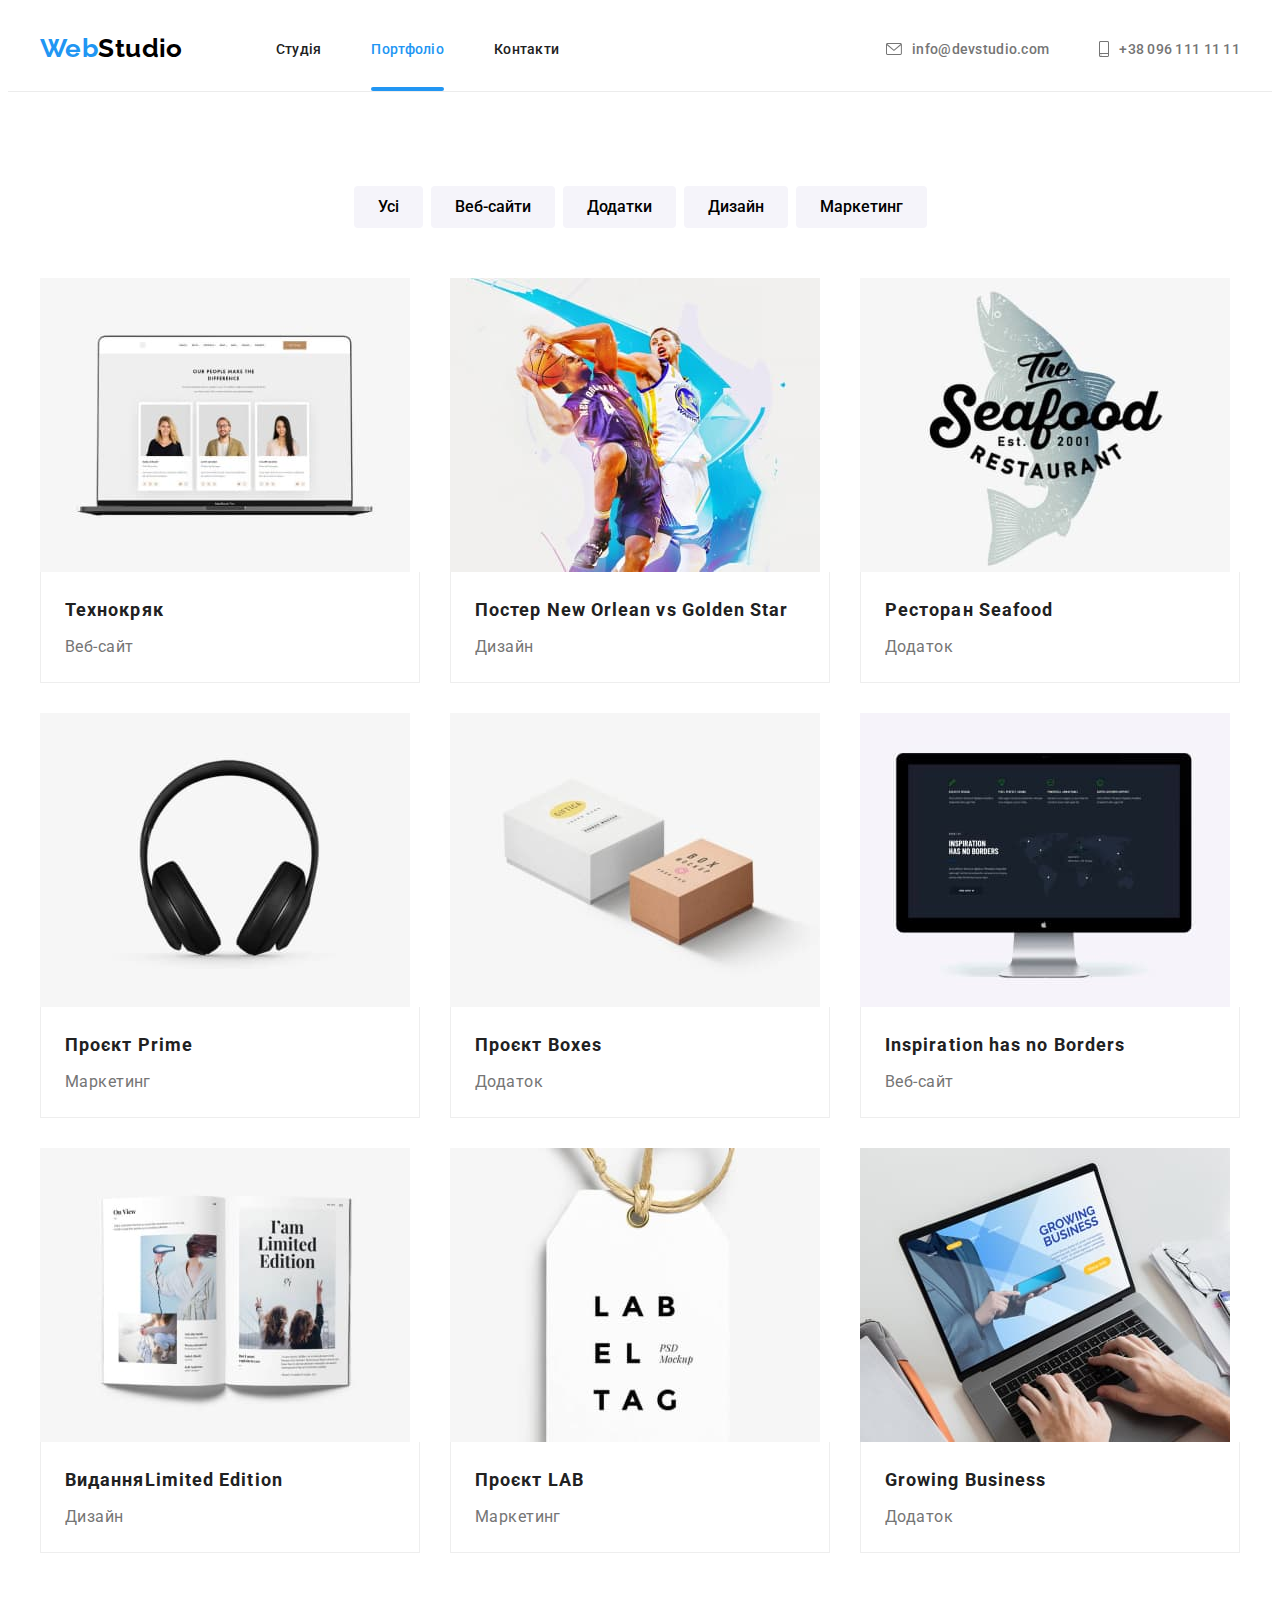
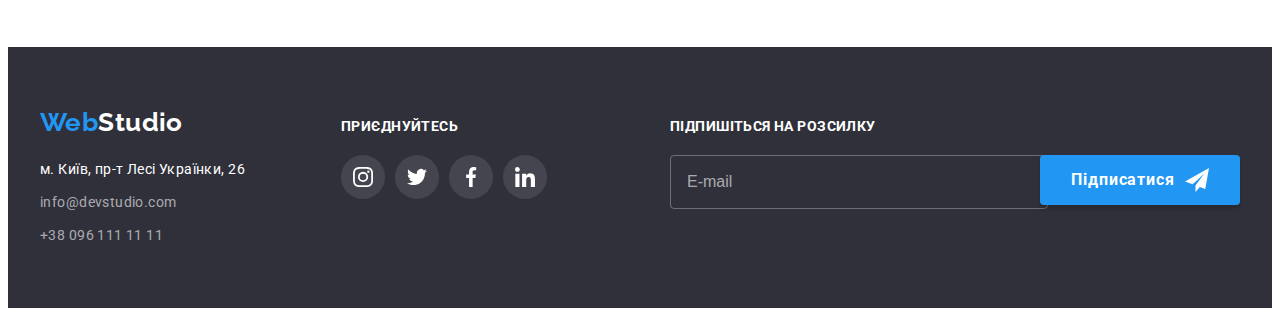
==== portfolio.html @ 2397481b "add files" ====
<!DOCTYPE html>
<html lang="uk">
  <head>
    <meta charset="UTF-8" />
    <meta http-equiv="X-UA-Compatible" content="IE=edge" />
    <meta name="viewport" content="width=device-width, initial-scale=1.0" />
    <title>Портфоліо</title>
    <link rel="preconnect" href="https://fonts.googleapis.com" />
    <link rel="preconnect" href="https://fonts.gstatic.com" crossorigin />
    <link
      href="https://fonts.googleapis.com/css2?family=Raleway:wght@700&family=Roboto:wght@400;500;700;900&display=swap"
      rel="stylesheet"
    />
    <link
      rel="stylesheet"
      href="https://cdnjs.cloudflare.com/ajax/libs/modern-normalize/1.1.0/modern-normalize.min.css"
      integrity="sha512-wpPYUAdjBVSE4KJnH1VR1HeZfpl1ub8YT/NKx4PuQ5NmX2tKuGu6U/JRp5y+Y8XG2tV+wKQpNHVUX03MfMFn9Q=="
      crossorigin="anonymous"
      referrerpolicy="no-referrer"
    />
    <link rel="stylesheet" href="./css/main.min.css">

  </head>

  <body>
    <header class="header">
      <div class="container header__container">
        <nav class="navigation">
          <a class="logo logo--black navigation__logo link" href="./index.html" lang="en">Web<span>Studio</span></a>
          <ul class="menu list">
            <li class="menu__item">
              <a class="menu__link link " href="./index.html">Студія</a>
            </li>
            <li class="menu__item">
              <a class="menu__link link current" href="./portfolio.html">Портфоліо</a>
            </li>
            <li class="menu__item"><a class="menu__link link" href="">Контакти</a></li>
          </ul>
        </nav>

        <div class="header__contacts">
          <ul class="contacts list">
            <li class="contacts__item">
              <a class="contacts__link link" href="mailto:info@devstudio.com"
                ><svg class="contacts__icon" width="16" height="12">
                  <use href="./images/icons.svg#icon-envelope"></use>
                </svg>
                info@devstudio.com
              </a>
            </li>
            <li class="contacts__item">
              <a class="contacts__link link" href="tel:+380961111111"
                ><svg class="contacts__icon" width="10" height="16">
                  <use href="./images/icons.svg#icon-smartphone"></use>
                </svg>
                +38 096 111 11 11
              </a>
            </li>
          </ul>
        </div>
      </div>
    </header>

    <main>
      <section class="portfolio section">
        <div class="container">
          <h1 class="visually-hidden">Портфоліо</h1>
          <ul class="filter-list list">
            <li class="filter-list__item">
              <button class="filter-list__btn" type="button">Усі</button>
            </li>
            <li class="filter-list__item">
              <button class="filter-list__btn" type="button">Веб-сайти</button>
            </li>
            <li class="filter-list__item">
              <button class="filter-list__btn" type="button">Додатки</button>
            </li>
            <li class="filter-list__item">
              <button class="filter-list__btn" type="button">Дизайн</button>
            </li>
            <li class="filter-list__item">
              <button class="filter-list__btn" type="button">Маркетинг</button>
            </li>
          </ul>
          <!------------------------------------ CARDS ---------------------------------------->

          <ul class="cards-list list">
            <li class="cards-list__item">
              <a href="" class="cards-link">
                <div class="cards-link__box">
                  <img
                    class="cards-link__cards"
                    src="./images/tehno.jpg"
                    alt="Відкритий ноутбук з фото"
                    width="370"
                    height="294"
                  />
                  <div class="overlay">
                    <p class="overlay__content">
                      Ресурс пропонує комплексні пропозиції з різним рівнем функціоналу та сервісів.
                      Все це дозволить відвідувачу отримати вичерпні відомості про компанію чи
                      приватну особу.
                    </p>
                  </div>
                </div>
                <div class="cards-link__content">
                  <h2 class="cards-link__title">Технокряк</h2>
                  <p class="cards-link__text">Веб-сайт</p>
                </div>
              </a>
            </li>

            <li class="cards-list__item">
              <a href="" class="cards-link">
                <div class="cards-link__box">
                  <img
                  class="cards-link__cards"
                  src="./images/poster.jpg"
                  alt="Постер з двома  баскетболістами"
                  width="370"
                  height="294"
                />
                  <div class="overlay">
                    <p class="overlay__content">
                      Ресурс пропонує комплексні пропозиції з різним рівнем функціоналу та сервісів.
                      Все це дозволить відвідувачу отримати вичерпні відомості про компанію чи
                      приватну особу.
                    </p>
                  </div>
                </div>
                <div class="cards-link__content">
                  <h2 class="cards-link__title">
                    Постер <span lang="en">New Orlean vs Golden Star</span>
                  </h2>
                  <p class="cards-link__text">Дизайн</p>
                </div>
              </a>
            </li>

            <li class="cards-list__item">
              <a href="" class="cards-link">
                <div class="cards-link__box">
                <img
                  class="cards-link__cards"
                  src="./images/seafood.jpg"
                  alt="Логотип ресторану Seafood"
                  width="370"
                  height="294"
                />
                  <div class="overlay">
                    <p class="overlay__content">
                      Ресурс пропонує комплексні пропозиції з різним рівнем функціоналу та сервісів.
                      Все це дозволить відвідувачу отримати вичерпні відомості про компанію чи
                      приватну особу.
                    </p>
                  </div>
                </div>
                <div class="cards-link__content">
                  <h2 class="cards-link__title">Ресторан Seafood</h2>
                  <p class="cards-link__text">Додаток</p>
                </div>
              </a>
            </li>

            <li class="cards-list__item">
              <a href="" class="cards-link">
                <div class="cards-link__box">
                <img
                  class="cards-link__cards"
                  src="./images/project_prime.jpg"
                  alt="Навушники"
                  width="370"
                  height="294"
                />
                  <div class="overlay">
                    <p class="overlay__content">
                      Ресурс пропонує комплексні пропозиції з різним рівнем функціоналу та сервісів.
                      Все це дозволить відвідувачу отримати вичерпні відомості про компанію чи
                      приватну особу.
                    </p>
                  </div>
                </div>
                <div class="cards-link__content">
                  <h2 class="cards-link__title">Проєкт <span lang="en">Prime</span></h2>
                  <p class="cards-link__text">Маркетинг</p>
                </div>
              </a>
            </li>

            <li class="cards-list__item">
              <a href="" class="cards-link">
                <div class="cards-link__box">
                <img
                  class="cards-link__cards"
                  src="./images/project_boxes.jpg"
                  alt="Дві коробки"
                  width="370"
                  height="294"
                />
                  <div class="overlay">
                    <p class="overlay__content">
                      Ресурс пропонує комплексні пропозиції з різним рівнем функціоналу та сервісів.
                      Все це дозволить відвідувачу отримати вичерпні відомості про компанію чи
                      приватну особу.
                    </p>
                  </div>
                </div>
                <div class="cards-link__content">
                  <h2 class="cards-link__title">Проєкт <span lang="en">Boxes</span></h2>
                  <p class="cards-link__text">Додаток</p>
                </div>
              </a>
            </li>

            <li class="cards-list__item">
              <a href="" class="cards-link">
                <div class="cards-link__box">
                <img
                  class="cards-link__cards"
                  src="./images/inspiration_has_no_borders.jpg"
                  alt="Екран комп'ютера з відкритою картою світу"
                  width="370"
                  height="294"
                />
                  <div class="overlay">
                    <p class="overlay__content">
                      Ресурс пропонує комплексні пропозиції з різним рівнем функціоналу та сервісів.
                      Все це дозволить відвідувачу отримати вичерпні відомості про компанію чи
                      приватну особу.
                    </p>
                  </div>
                </div>
                <div class="cards-link__content">
                  <h2 class="cards-link__title" lang="en">Inspiration has no Borders</h2>
                  <p class="cards-link__text">Веб-сайт</p>
                </div>
              </a>
            </li>

            <li class="cards-list__item">
              <a href="" class="cards-link">
                <div class="cards-link__box">
                  <img
                  class="cards-link__cards"
                  src="./images/limited_edition.jpg"
                  alt="Відкритий журнал"
                  width="370"
                  height="294"
                />
                  <div class="overlay">
                    <p class="overlay__content">
                      Ресурс пропонує комплексні пропозиції з різним рівнем функціоналу та сервісів.
                      Все це дозволить відвідувачу отримати вичерпні відомості про компанію чи
                      приватну особу.
                    </p>
                  </div>
                </div>
                <div class="cards-link__content">
                  <h2 class="cards-link__title">
                    Видання<span lang="en">Limited Edition</span>
                  </h2>
                  <p class="cards-link__text">Дизайн</p>
                </div>
              </a>
            </li>

            <li class="cards-list__item">
              <a href="" class="cards-link">
                <div class="cards-link__box">
                  <img
                  class="cards-link__cards"
                  src="./images/project_lab.jpg"
                  alt="Лейбл"
                  width="370"
                  height="294"
                />
                  <div class="overlay">
                    <p class="overlay__content">
                      Ресурс пропонує комплексні пропозиції з різним рівнем функціоналу та сервісів.
                      Все це дозволить відвідувачу отримати вичерпні відомості про компанію чи
                      приватну особу.
                    </p>
                  </div>
                </div>
                <div class="cards-link__content">
                  <h2 class="cards-link__title">Проєкт <span lang="en">LAB</span></h2>
                  <p class="cards-link__text">Маркетинг</p>
                </div>
              </a>
            </li>

            <li class="cards-list__item">
              <a href="" class="cards-link">
                <div class="cards-link__box">
                  <img
                  class="cards-link__cards"
                  src="./images/growing_business.jpg"
                  alt="Відкритий ноутбук для роботи"
                  width="370"
                  height="294"
                />
                  <div class="overlay">
                    <p class="overlay__content">
                      Ресурс пропонує комплексні пропозиції з різним рівнем функціоналу та сервісів.
                      Все це дозволить відвідувачу отримати вичерпні відомості про компанію чи
                      приватну особу.
                    </p>
                  </div>
                </div>
                <div class="cards-link__content">
                  <h2 class="cards-link__title" lang="en">Growing Business</h2>
                  <p class="cards-link__text">Додаток</p>
                </div>
              </a>
            </li>
          </ul>
        </div>
      </section>
    </main>
    <!-------------------------------------FOOTER------------------------------------>
    <footer class="footer">
      <div class="container footer__container">
        <div class="footer-contacts">
          <a class="logo logo--white link" href="./index.html" lang="en">Web<span>Studio</span></a>
          <address class="address address__footer">
            <ul class="address-list list">
              <li class="address-list__item">
                <a
                  class="address-list__link address-list__link--white link"
                  href="https://goo.gl/maps/wyJTzhb1imPKWZ4C6"
                  target="_blank"
                  rel="noreferrer noopener nofollow"
                >
                  м. Київ, пр-т Лесі Українки, 26</a
                >
              </li>

              <li class="address-list__item">
                <a class="address-list__link link" href="mailto:info@devstudio.com"
                  >info@devstudio.com</a
                >
              </li>
              <li class="address-list__item">
                <a class="address-list__link link" href="tel:+380961111111">+38 096 111 11 11</a>
              </li>
            </ul>
          </address>
        </div>

        <div class="join">
          <h2 class="join__title footer__title">Приєднуйтесь</h2>
          <ul class="social social--dark list">
            <li class="social__item">
              <a href="" class="social__link">
                <svg class="social__icon" width="20" height="20">
                  <use href="./images/icons.svg#icon-instagram"></use>
                </svg>
              </a>
            </li>
            <li class="social__item">
              <a href="" class="social__link">
                <svg class="social__icon" width="20" height="20">
                  <use href="./images/icons.svg#icon-twitter"></use>
                </svg>
              </a>
            </li>
            <li class="social__item">
              <a href="" class="social__link">
                <svg class="social__icon" width="20" height="20">
                  <use href="./images/icons.svg#icon-facebook"></use>
                </svg>
              </a>
            </li>
            <li class="social__item">
              <a href="" class="social__link">
                <svg class="social__icon" width="20" height="20">
                  <use href="./images/icons.svg#icon-linkedin"></use>
                </svg>
              </a>
            </li>
          </ul>
        </div>

        <div class="subscribe subscribe__container">
          <h2 class="subscribe__title footer__title">Підпишіться на розсилку</h2>
          <form class="form form__container">
            <label class="form__label">
              <input
                type="email"
                class="form__input"
                placeholder="E-mail"
                name="user-mail"
                required
              />
            </label>
            <button type="submit" class="form__btn btn__accent">
              Підписатися
              <svg class="form__icon" width="24" height="24">
                <use href="./images/icons.svg#icon-icon-send"></use>
              </svg>
            </button>
          </form>
        </div>
      </div>
    </footer>
  </body>
</html>
---- css/main.min.css ----
.visually-hidden{position:absolute;white-space:nowrap;width:1px;height:1px;overflow:hidden;border:0;padding:0;clip:rect(0 0 0 0);-webkit-clip-path:inset(50%);clip-path:inset(50%);margin:-1px}.filter-list,.clients-list__link,.clients-list,.features-list__wrap,.features-list,.team-list,.contacts__link,.header__contacts,.menu,.contacts,.navigation,.header__container,.modal__close-btn,.checkbox__text span,.checkbox__text,.social__link,.footer-soc-link,.social{display:flex;align-items:center;justify-content:center}h1,h2,h3,h4,h5,h6,p,ul{margin:0;padding-left:0}img{display:block;max-width:100%;height:auto}body{font-family:"Roboto",sans-serif;font-size:14px;letter-spacing:.03em;color:#212121;background-color:#fff}.section{padding:94px 0}.section__title{margin-bottom:50px;text-align:center;font-size:36px;line-height:1.16}.container{width:1200px;padding:0 15px;margin:0 auto}.list{list-style:none}.link{text-decoration:none}.link:hover,.link:focus{color:#2196f3}.logo{font-weight:700;font-size:26px;line-height:1.19;color:#2196f3;font-family:"Raleway",sans-serif}.logo--black span{color:#000}.logo--white span{color:#fff}.btn{display:block;font-family:inherit;cursor:pointer}.btn:hover,.btn:focus,.btn:active{color:active-btn-color;background-color:#2196f3}.btn__accent{display:block;margin:0 auto;height:50px;font-family:inherit;font-weight:700;font-size:16px;line-height:1.88;letter-spacing:.06em;color:#fff;border-radius:4px;border:none;background-color:#2196f3;box-shadow:0px 4px 4px rgba(0,0,0,.15);transition:background-color 250ms cubic-bezier(0.4, 0, 0.2, 1),color 250ms cubic-bezier(0.4, 0, 0.2, 1);cursor:pointer}.btn__accent:hover,.btn__accent:focus,.btn__accent:active{background-color:#188ce8}.social__item{width:44px;height:44px}.social__icon{fill:currentColor}.social{gap:10px}.social__link,.footer-soc-link{width:100%;height:100%;border-radius:50%;transition:color 250ms cubic-bezier(0.4, 0, 0.2, 1),background-color 250ms cubic-bezier(0.4, 0, 0.2, 1)}.social--light .social__link{color:#afb1b8}.social--light .social__link:hover,.social--light .social__link:focus{color:#fff;background-color:#2196f3}.social--dark .social__link{color:#fff;background-color:rgba(255,255,255,.1)}.social--dark .social__link:hover,.social--dark .social__link:focus{background-color:#2196f3}.checkbox__agreement{padding-left:5px;color:#2196f3;transition:color 250ms cubic-bezier(0.4, 0, 0.2, 1)}.checkbox__agreement:focus{color:#188ce8;outline-color:#2196f3}.checkbox__text{line-height:1.71;color:#757575;cursor:pointer}.checkbox__text span{margin-right:7px;width:16px;height:15px;border:2px solid #757575;border-radius:3px;fill:rgba(0,0,0,0);transition:border 250ms cubic-bezier(0.4, 0, 0.2, 1),fill 250ms cubic-bezier(0.4, 0, 0.2, 1)}.checkbox__input:checked+.checkbox__text span{background-color:#2196f3;border-color:rgba(0,0,0,0);fill:#fff}.checkbox__input:focus+.checkbox__text span{border-color:#2196f3}.backdrop{position:fixed;padding:40px;top:0;left:0;width:100%;height:100%;background-color:rgba(0,0,0,.2);transition:opacity 250ms cubic-bezier(0.4, 0, 0.2, 1),visibility 250ms cubic-bezier(0.4, 0, 0.2, 1)}.backdrop.is-hidden{opacity:0;visibility:hidden;pointer-events:none}.backdrop.is-hidden .modal{transform:translate(-50%, -50%) scaley(0);transition:transform 250ms cubic-bezier(0.4, 0, 0.2, 1)}.modal{position:absolute;padding:40px;top:50%;left:50%;transform:translate(-50%, -50%);width:528px;height:581px;background-color:#fff;box-shadow:0px 1px 3px rgba(0,0,0,.12),0px 1px 1px rgba(0,0,0,.14),0px 2px 1px rgba(0,0,0,.2);border-radius:4px;transform:translate(-50%, -50%) scaley(1);transition:transform 250ms cubic-bezier(0.4, 0, 0.2, 1)}.modal__close-btn{position:absolute;padding:0;top:8px;right:8px;width:30px;height:30px;color:#000;background-color:#fff;border:1px solid rgba(0,0,0,.1);border-radius:50%;outline:rgba(0,0,0,0);transition:color 250ms cubic-bezier(0.4, 0, 0.2, 1),border 250ms cubic-bezier(0.4, 0, 0.2, 1);cursor:pointer}.modal__close-btn:hover,.modal__close-btn:focus{color:#2196f3;border-color:#2196f3}.modal__close-btn .modal__icon-close{fill:currentColor}.modal__title{margin-bottom:12px;text-align:center;font-weight:700;font-size:20px;line-height:1.15}.details-form__item:not(:last-child){margin-bottom:10px}.details-form__text{display:block;margin-bottom:4px;font-size:12px;line-height:1.16;letter-spacing:.01em;color:#757575}.details-form-wrap{position:relative}.details-form-wrap__input{padding-left:42px}.details-form-wrap__input:focus{border:1px solid #2196f3}.modal-input{display:block;width:100%;height:40px;font-size:12px;line-height:1.16;letter-spacing:.01em;color:#212121;border:1px solid rgba(33,33,33,.2);border-radius:4px;outline:rgba(0,0,0,0);transition:border 250ms cubic-bezier(0.4, 0, 0.2, 1)}.details-form-wrap__icon{position:absolute;top:50%;left:12px;transform:translatey(-50%);transition:fill 250ms cubic-bezier(0.4, 0, 0.2, 1)}.details-form-wrap__input:focus+.details-form-wrap__icon{fill:#2196f3}.details-form__comment{margin-bottom:20px}.details-form__comment-text{padding:12px 16px;resize:none;height:120px}.details-form__comment-text:focus{border:1px solid #2196f3}.details-form__comment-text::-moz-placeholder{font-size:12px;line-height:1.16;letter-spacing:.01em;color:rgba(117,117,117,.5)}.details-form__comment-text:-ms-input-placeholder{font-size:12px;line-height:1.16;letter-spacing:.01em;color:rgba(117,117,117,.5)}.details-form__comment-text::placeholder{font-size:12px;line-height:1.16;letter-spacing:.01em;color:rgba(117,117,117,.5)}.details-form__btn{margin-top:30px;min-width:200px;outline:rgba(0,0,0,0)}.header{border-bottom:1px solid #ececec}.navigation__logo{margin-right:93px;padding-top:24px;padding-bottom:25px}.menu,.contacts{gap:50px}.menu__item{padding:32px 0}.menu__item .current{color:#2196f3}.menu__item .current::after{content:"";display:block;position:absolute;width:100%;bottom:-2px;border-bottom:4px solid #2196f3;border-radius:2px}.menu__link{color:#212121}.menu__link,.contacts__link{position:relative;padding:32px 0;font-weight:500;line-height:1.33;letter-spacing:.02em;transition:color 250ms cubic-bezier(0.4, 0, 0.2, 1)}.header__contacts{margin-left:auto}.contacts__link{gap:10px;color:#757575}.contacts__icon{fill:currentColor}.hero{background-color:#2f303a;background-image:linear-gradient(rgba(47, 48, 58, 0.4), rgba(47, 48, 58, 0.4)),url(../images/hero.jpg);background-repeat:no-repeat;background-position:center;background-size:cover}.hero__title{text-align:center;margin:0 auto;margin-bottom:30px;max-width:696px;font-weight:900;font-size:44px;line-height:1.36;letter-spacing:.06em;color:#fff;text-transform:uppercase}.hero__btn{min-width:216px}.hero__section{padding:200px 0;margin:0 auto;max-width:1600px}.features-list__title{margin-bottom:10px;margin-top:30px;font-size:14px;line-height:1.33;text-transform:uppercase}.features-list,.team-list{gap:30px}.features-list__item{max-width:270px;height:248px}.features-list__wrap{height:120px;background-color:#f5f4fa;border-radius:4px}.features-list__text{line-height:1.71;color:#757575}.gallery__section{padding-top:0}.projects-list{display:flex;gap:30px}.projects-list__item{position:relative}.label{position:absolute;bottom:0;width:100%;padding:27px 0;font-weight:700;line-height:1.14;color:#fff;text-align:center;text-transform:uppercase;background-color:rgba(47,48,58,.8)}.team{background-color:#f5f4fa}.team-list__item{background-color:#fff;box-shadow:0px 1px 3px rgba(0,0,0,.12),0px 1px 1px rgba(0,0,0,.14),0px 2px 1px rgba(0,0,0,.2);border-radius:0px 0px 4px 4px}.team-list__text{text-align:center;margin-bottom:16px;font-size:16px;line-height:1.18;color:#757575}.team-list__content{padding:30px 0}.team-list__name{text-align:center;margin-bottom:10px;font-weight:500;font-size:16px;line-height:1.18}.clients{background-color:#f5f5f5}.clients-list{gap:30px}.clients-list__items{width:calc((100% - 150px)/6);height:92px}.clients-list__link{width:100%;height:100%;border:1px solid #afb1b8;border-radius:4px;color:#afb1b8;transition:border-color 250ms cubic-bezier(0.4, 0, 0.2, 1),color 250ms cubic-bezier(0.4, 0, 0.2, 1)}.clients-list__link:hover,.clients-list__link:focus{color:#2196f3;border-color:#2196f3}.clients-list__icon{fill:currentColor}.footer{background-color:#2f303a}.footer__container{display:flex;justify-content:center;align-items:baseline;padding:60px 0;gap:70px}.footer__title{text-align:start;margin-bottom:20px;font-size:14px;line-height:1.14;color:#fff;text-transform:uppercase}.address__footer{margin-top:20px;margin-left:auto;min-width:231px}.address-list__item:not(:last-child){margin-bottom:9px}.address-list__link{font-style:normal;line-height:1.71;color:rgba(255,255,255,.6);transition:color 250ms cubic-bezier(0.4, 0, 0.2, 1)}.address-list__link--white{color:#fff}.subscribe{color:#fff}.subscribe__container{margin-left:auto}.form__container{display:flex;gap:12px}.form__label{width:358px;height:50px}.form__input{padding-left:16px;width:100%;height:100%;font-size:16px;line-height:1.25;color:#fff;background-color:rgba(33,150,243,0);border:1px solid rgba(255,255,255,.3);border-radius:4px}.form__input::-moz-placeholder{color:rgba(255,255,255,.6)}.form__input:-ms-input-placeholder{color:rgba(255,255,255,.6)}.form__input::placeholder{color:rgba(255,255,255,.6)}.form__btn{display:flex;align-items:center;justify-content:center;gap:10px;min-width:200px}.filter-list{margin:0 auto;margin-bottom:50px;gap:8px}.filter-list__btn{display:block;text-align:center;padding:6px 22px;border-radius:4px;border-color:rgba(0,0,0,0);font-family:inherit;font-weight:500;font-size:16px;line-height:1.62;background-color:#f5f4fa;cursor:pointer;transition:color 250ms cubic-bezier(0.4, 0, 0.2, 1),background-color 250ms cubic-bezier(0.4, 0, 0.2, 1),box-shadow 250ms cubic-bezier(0.4, 0, 0.2, 1)}.filter-list__btn:hover,.filter-list__btn:focus{background-color:#2196f3;color:#fff;box-shadow:0px 3px 1px rgba(0,0,0,.1),0px 1px 2px rgba(0,0,0,.08),0px 2px 2px rgba(0,0,0,.12)}.cards-list{display:flex;flex-wrap:wrap;justify-content:center;margin-top:-30px;margin-left:-30px}.cards-link{display:block;margin:0;text-decoration:none;transition:box-shadow 250ms cubic-bezier(0.4, 0, 0.2, 1)}.cards-link:hover,.cards-link:focus{box-shadow:0px 1px 1px rgba(0,0,0,.12),0px 4px 4px rgba(0,0,0,.06),1px 4px 6px rgba(0,0,0,.16)}.cards-link__title{margin-bottom:4px;font-size:18px;line-height:2;letter-spacing:.06em;color:#212121}.cards-list__item{margin-top:30px;margin-left:30px;flex-basis:calc(33.3333333333% - 30px)}.cards-link__box{position:relative;overflow:hidden;width:370px;height:294px}.cards-link__box:hover .overlay{transform:translateX(0)}.overlay{position:absolute;padding:63px 24px;top:0;left:0;width:100%;height:100%;background-color:rgba(33,150,243,.9);transform:translatey(101%);transition:transform 250ms cubic-bezier(0.4, 0, 0.2, 1)}.overlay__content{font-size:18px;line-height:1.56;color:#fff}.cards-link__content{padding:20px 24px;border-left:1px solid #eee;border-bottom:1px solid #eee;border-right:1px solid #eee}.cards-link__text{color:#757575;font-size:16px;line-height:1.88}/*# sourceMappingURL=main.min.css.map */
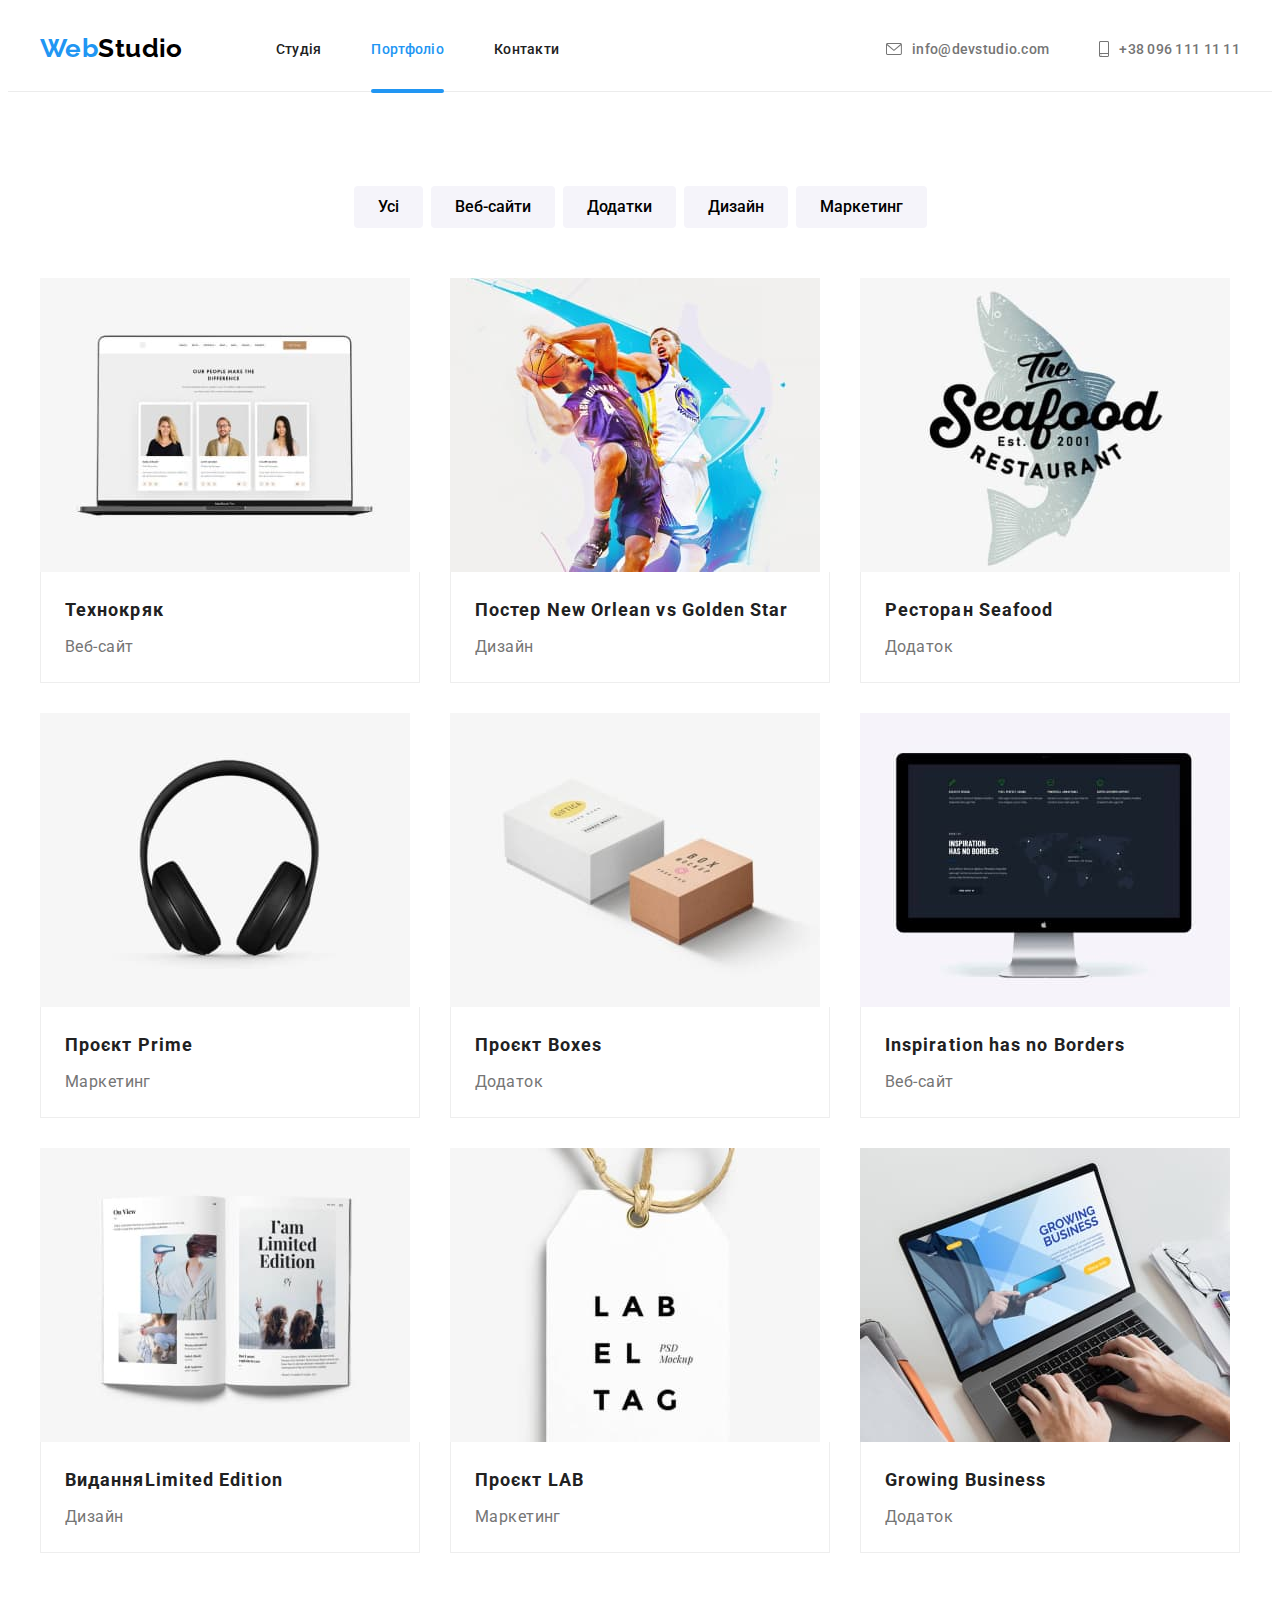
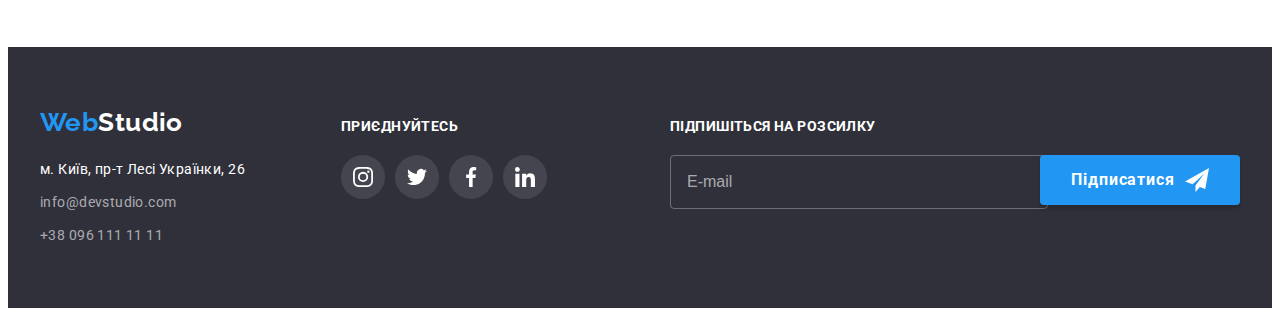
==== commit 8dfd653f: "adapted header" ====
--- a/portfolio.html
+++ b/portfolio.html
@@ -59,6 +59,68 @@
           </ul>
         </div>
       </div>
+
+      <button class="menu-mob__open-btn hero__btn" type="button">
+          <svg class="menu-mob__open-icon" width="40" height="40">
+            <use href="./images/icons.svg#icon-open-menu"></use>
+          </svg>
+        </button>
+      </div>
+
+      <div class="mob">
+        <div class="mob-container">
+          <button type="button" class="mob__close-btn">
+            <svg class="mob__close-icon" width="40" height="40">
+              <use href="./images/icons.svg#icon-close-menu"></use>
+            </svg>
+          </button>
+          <ul class="menu-mob list">
+            <li class="menu-mob__item">
+              <a class="menu-mob__link " href="./index.html">Студія</a>
+            </li>
+            <li class="menu-mob__item">
+              <a class="menu-mob__link current" href="./portfolio.html">Портфоліо</a>
+            </li>
+            <li class="menu-mob__item"><a class="menu-mob__link" href="">Контакти</a></li>
+          </ul>
+
+          <div class="mob-contacts-social">
+            <ul class="mob-contacts list">
+              <li class="mob-contacts__item">
+                <a class="mob-contacts__link tel link" href="tel:+380961111111">
+                  <!-- <svg class="mob-contacts__icon" width="10" height="16">
+                    <use href="./images/icons.svg#icon-smartphone"></use>
+                  </svg> -->
+                  +38 096 111 11 11
+                </a>
+              </li>
+              <li class="mob-contacts__item">
+                <a class="mob-contacts__link link" href="mailto:info@devstudio.com">
+                  <!-- <svg class="mob-contacts__icon" width="16" height="12">
+                    <use href="./images/icons.svg#icon-envelope"></use>
+                  </svg> -->
+                  info@devstudio.com
+                </a>
+              </li>
+            </ul>
+
+            <ul class="mob-social list">
+              <li class="mob-social__item">
+                <a class="mob-social__link link" href="" lang="en">Instagram</a>
+              </li>
+              <li class="mob-social__item">
+                <a class="mob-social__link link" href="" lang="en">Twitter</a>
+              </li>
+              <li class="mob-social__item">
+                <a class="mob-social__link link" href="" lang="en">Facebook</a>
+              </li>
+              <li class="mob-social__item">
+                <a class="mob-social__link link" href="" lang="en">LinkedIn</a>
+              </li>
+            </ul>
+          </div>
+        </div>
+      </div>
     </header>
 
     <main>
--- a/css/main.min.css
+++ b/css/main.min.css
@@ -1 +1 @@
-.visually-hidden{position:absolute;white-space:nowrap;width:1px;height:1px;overflow:hidden;border:0;padding:0;clip:rect(0 0 0 0);-webkit-clip-path:inset(50%);clip-path:inset(50%);margin:-1px}.filter-list,.clients-list__link,.clients-list,.features-list__wrap,.features-list,.team-list,.contacts__link,.header__contacts,.menu,.contacts,.navigation,.header__container,.modal__close-btn,.checkbox__text span,.checkbox__text,.social__link,.footer-soc-link,.social{display:flex;align-items:center;justify-content:center}h1,h2,h3,h4,h5,h6,p,ul{margin:0;padding-left:0}img{display:block;max-width:100%;height:auto}body{font-family:"Roboto",sans-serif;font-size:14px;letter-spacing:.03em;color:#212121;background-color:#fff}.section{padding:94px 0}.section__title{margin-bottom:50px;text-align:center;font-size:36px;line-height:1.16}.container{width:1200px;padding:0 15px;margin:0 auto}.list{list-style:none}.link{text-decoration:none}.link:hover,.link:focus{color:#2196f3}.logo{font-weight:700;font-size:26px;line-height:1.19;color:#2196f3;font-family:"Raleway",sans-serif}.logo--black span{color:#000}.logo--white span{color:#fff}.btn{display:block;font-family:inherit;cursor:pointer}.btn:hover,.btn:focus,.btn:active{color:active-btn-color;background-color:#2196f3}.btn__accent{display:block;margin:0 auto;height:50px;font-family:inherit;font-weight:700;font-size:16px;line-height:1.88;letter-spacing:.06em;color:#fff;border-radius:4px;border:none;background-color:#2196f3;box-shadow:0px 4px 4px rgba(0,0,0,.15);transition:background-color 250ms cubic-bezier(0.4, 0, 0.2, 1),color 250ms cubic-bezier(0.4, 0, 0.2, 1);cursor:pointer}.btn__accent:hover,.btn__accent:focus,.btn__accent:active{background-color:#188ce8}.social__item{width:44px;height:44px}.social__icon{fill:currentColor}.social{gap:10px}.social__link,.footer-soc-link{width:100%;height:100%;border-radius:50%;transition:color 250ms cubic-bezier(0.4, 0, 0.2, 1),background-color 250ms cubic-bezier(0.4, 0, 0.2, 1)}.social--light .social__link{color:#afb1b8}.social--light .social__link:hover,.social--light .social__link:focus{color:#fff;background-color:#2196f3}.social--dark .social__link{color:#fff;background-color:rgba(255,255,255,.1)}.social--dark .social__link:hover,.social--dark .social__link:focus{background-color:#2196f3}.checkbox__agreement{padding-left:5px;color:#2196f3;transition:color 250ms cubic-bezier(0.4, 0, 0.2, 1)}.checkbox__agreement:focus{color:#188ce8;outline-color:#2196f3}.checkbox__text{line-height:1.71;color:#757575;cursor:pointer}.checkbox__text span{margin-right:7px;width:16px;height:15px;border:2px solid #757575;border-radius:3px;fill:rgba(0,0,0,0);transition:border 250ms cubic-bezier(0.4, 0, 0.2, 1),fill 250ms cubic-bezier(0.4, 0, 0.2, 1)}.checkbox__input:checked+.checkbox__text span{background-color:#2196f3;border-color:rgba(0,0,0,0);fill:#fff}.checkbox__input:focus+.checkbox__text span{border-color:#2196f3}.backdrop{position:fixed;padding:40px;top:0;left:0;width:100%;height:100%;background-color:rgba(0,0,0,.2);transition:opacity 250ms cubic-bezier(0.4, 0, 0.2, 1),visibility 250ms cubic-bezier(0.4, 0, 0.2, 1)}.backdrop.is-hidden{opacity:0;visibility:hidden;pointer-events:none}.backdrop.is-hidden .modal{transform:translate(-50%, -50%) scaley(0);transition:transform 250ms cubic-bezier(0.4, 0, 0.2, 1)}.modal{position:absolute;padding:40px;top:50%;left:50%;transform:translate(-50%, -50%);width:528px;height:581px;background-color:#fff;box-shadow:0px 1px 3px rgba(0,0,0,.12),0px 1px 1px rgba(0,0,0,.14),0px 2px 1px rgba(0,0,0,.2);border-radius:4px;transform:translate(-50%, -50%) scaley(1);transition:transform 250ms cubic-bezier(0.4, 0, 0.2, 1)}.modal__close-btn{position:absolute;padding:0;top:8px;right:8px;width:30px;height:30px;color:#000;background-color:#fff;border:1px solid rgba(0,0,0,.1);border-radius:50%;outline:rgba(0,0,0,0);transition:color 250ms cubic-bezier(0.4, 0, 0.2, 1),border 250ms cubic-bezier(0.4, 0, 0.2, 1);cursor:pointer}.modal__close-btn:hover,.modal__close-btn:focus{color:#2196f3;border-color:#2196f3}.modal__close-btn .modal__icon-close{fill:currentColor}.modal__title{margin-bottom:12px;text-align:center;font-weight:700;font-size:20px;line-height:1.15}.details-form__item:not(:last-child){margin-bottom:10px}.details-form__text{display:block;margin-bottom:4px;font-size:12px;line-height:1.16;letter-spacing:.01em;color:#757575}.details-form-wrap{position:relative}.details-form-wrap__input{padding-left:42px}.details-form-wrap__input:focus{border:1px solid #2196f3}.modal-input{display:block;width:100%;height:40px;font-size:12px;line-height:1.16;letter-spacing:.01em;color:#212121;border:1px solid rgba(33,33,33,.2);border-radius:4px;outline:rgba(0,0,0,0);transition:border 250ms cubic-bezier(0.4, 0, 0.2, 1)}.details-form-wrap__icon{position:absolute;top:50%;left:12px;transform:translatey(-50%);transition:fill 250ms cubic-bezier(0.4, 0, 0.2, 1)}.details-form-wrap__input:focus+.details-form-wrap__icon{fill:#2196f3}.details-form__comment{margin-bottom:20px}.details-form__comment-text{padding:12px 16px;resize:none;height:120px}.details-form__comment-text:focus{border:1px solid #2196f3}.details-form__comment-text::-moz-placeholder{font-size:12px;line-height:1.16;letter-spacing:.01em;color:rgba(117,117,117,.5)}.details-form__comment-text:-ms-input-placeholder{font-size:12px;line-height:1.16;letter-spacing:.01em;color:rgba(117,117,117,.5)}.details-form__comment-text::placeholder{font-size:12px;line-height:1.16;letter-spacing:.01em;color:rgba(117,117,117,.5)}.details-form__btn{margin-top:30px;min-width:200px;outline:rgba(0,0,0,0)}.header{border-bottom:1px solid #ececec}.navigation__logo{margin-right:93px;padding-top:24px;padding-bottom:25px}.menu,.contacts{gap:50px}.menu__item{padding:32px 0}.menu__item .current{color:#2196f3}.menu__item .current::after{content:"";display:block;position:absolute;width:100%;bottom:-2px;border-bottom:4px solid #2196f3;border-radius:2px}.menu__link{color:#212121}.menu__link,.contacts__link{position:relative;padding:32px 0;font-weight:500;line-height:1.33;letter-spacing:.02em;transition:color 250ms cubic-bezier(0.4, 0, 0.2, 1)}.header__contacts{margin-left:auto}.contacts__link{gap:10px;color:#757575}.contacts__icon{fill:currentColor}.hero{background-color:#2f303a;background-image:linear-gradient(rgba(47, 48, 58, 0.4), rgba(47, 48, 58, 0.4)),url(../images/hero.jpg);background-repeat:no-repeat;background-position:center;background-size:cover}.hero__title{text-align:center;margin:0 auto;margin-bottom:30px;max-width:696px;font-weight:900;font-size:44px;line-height:1.36;letter-spacing:.06em;color:#fff;text-transform:uppercase}.hero__btn{min-width:216px}.hero__section{padding:200px 0;margin:0 auto;max-width:1600px}.features-list__title{margin-bottom:10px;margin-top:30px;font-size:14px;line-height:1.33;text-transform:uppercase}.features-list,.team-list{gap:30px}.features-list__item{max-width:270px;height:248px}.features-list__wrap{height:120px;background-color:#f5f4fa;border-radius:4px}.features-list__text{line-height:1.71;color:#757575}.gallery__section{padding-top:0}.projects-list{display:flex;gap:30px}.projects-list__item{position:relative}.label{position:absolute;bottom:0;width:100%;padding:27px 0;font-weight:700;line-height:1.14;color:#fff;text-align:center;text-transform:uppercase;background-color:rgba(47,48,58,.8)}.team{background-color:#f5f4fa}.team-list__item{background-color:#fff;box-shadow:0px 1px 3px rgba(0,0,0,.12),0px 1px 1px rgba(0,0,0,.14),0px 2px 1px rgba(0,0,0,.2);border-radius:0px 0px 4px 4px}.team-list__text{text-align:center;margin-bottom:16px;font-size:16px;line-height:1.18;color:#757575}.team-list__content{padding:30px 0}.team-list__name{text-align:center;margin-bottom:10px;font-weight:500;font-size:16px;line-height:1.18}.clients{background-color:#f5f5f5}.clients-list{gap:30px}.clients-list__items{width:calc((100% - 150px)/6);height:92px}.clients-list__link{width:100%;height:100%;border:1px solid #afb1b8;border-radius:4px;color:#afb1b8;transition:border-color 250ms cubic-bezier(0.4, 0, 0.2, 1),color 250ms cubic-bezier(0.4, 0, 0.2, 1)}.clients-list__link:hover,.clients-list__link:focus{color:#2196f3;border-color:#2196f3}.clients-list__icon{fill:currentColor}.footer{background-color:#2f303a}.footer__container{display:flex;justify-content:center;align-items:baseline;padding:60px 0;gap:70px}.footer__title{text-align:start;margin-bottom:20px;font-size:14px;line-height:1.14;color:#fff;text-transform:uppercase}.address__footer{margin-top:20px;margin-left:auto;min-width:231px}.address-list__item:not(:last-child){margin-bottom:9px}.address-list__link{font-style:normal;line-height:1.71;color:rgba(255,255,255,.6);transition:color 250ms cubic-bezier(0.4, 0, 0.2, 1)}.address-list__link--white{color:#fff}.subscribe{color:#fff}.subscribe__container{margin-left:auto}.form__container{display:flex;gap:12px}.form__label{width:358px;height:50px}.form__input{padding-left:16px;width:100%;height:100%;font-size:16px;line-height:1.25;color:#fff;background-color:rgba(33,150,243,0);border:1px solid rgba(255,255,255,.3);border-radius:4px}.form__input::-moz-placeholder{color:rgba(255,255,255,.6)}.form__input:-ms-input-placeholder{color:rgba(255,255,255,.6)}.form__input::placeholder{color:rgba(255,255,255,.6)}.form__btn{display:flex;align-items:center;justify-content:center;gap:10px;min-width:200px}.filter-list{margin:0 auto;margin-bottom:50px;gap:8px}.filter-list__btn{display:block;text-align:center;padding:6px 22px;border-radius:4px;border-color:rgba(0,0,0,0);font-family:inherit;font-weight:500;font-size:16px;line-height:1.62;background-color:#f5f4fa;cursor:pointer;transition:color 250ms cubic-bezier(0.4, 0, 0.2, 1),background-color 250ms cubic-bezier(0.4, 0, 0.2, 1),box-shadow 250ms cubic-bezier(0.4, 0, 0.2, 1)}.filter-list__btn:hover,.filter-list__btn:focus{background-color:#2196f3;color:#fff;box-shadow:0px 3px 1px rgba(0,0,0,.1),0px 1px 2px rgba(0,0,0,.08),0px 2px 2px rgba(0,0,0,.12)}.cards-list{display:flex;flex-wrap:wrap;justify-content:center;margin-top:-30px;margin-left:-30px}.cards-link{display:block;margin:0;text-decoration:none;transition:box-shadow 250ms cubic-bezier(0.4, 0, 0.2, 1)}.cards-link:hover,.cards-link:focus{box-shadow:0px 1px 1px rgba(0,0,0,.12),0px 4px 4px rgba(0,0,0,.06),1px 4px 6px rgba(0,0,0,.16)}.cards-link__title{margin-bottom:4px;font-size:18px;line-height:2;letter-spacing:.06em;color:#212121}.cards-list__item{margin-top:30px;margin-left:30px;flex-basis:calc(33.3333333333% - 30px)}.cards-link__box{position:relative;overflow:hidden;width:370px;height:294px}.cards-link__box:hover .overlay{transform:translateX(0)}.overlay{position:absolute;padding:63px 24px;top:0;left:0;width:100%;height:100%;background-color:rgba(33,150,243,.9);transform:translatey(101%);transition:transform 250ms cubic-bezier(0.4, 0, 0.2, 1)}.overlay__content{font-size:18px;line-height:1.56;color:#fff}.cards-link__content{padding:20px 24px;border-left:1px solid #eee;border-bottom:1px solid #eee;border-right:1px solid #eee}.cards-link__text{color:#757575;font-size:16px;line-height:1.88}/*# sourceMappingURL=main.min.css.map */+.visually-hidden{position:absolute;white-space:nowrap;width:1px;height:1px;overflow:hidden;border:0;padding:0;clip:rect(0 0 0 0);-webkit-clip-path:inset(50%);clip-path:inset(50%);margin:-1px}.filter-list,.navigation,.header__container,.modal__close-btn,.checkbox__text span,.checkbox__text,.social__link,.footer-soc-link,.social{display:flex;align-items:center;justify-content:center}h1,h2,h3,h4,h5,h6,p,ul{margin:0;padding-left:0}img{display:block;max-width:100%;height:auto}body{font-family:"Roboto",sans-serif;font-size:14px;letter-spacing:.03em;color:#212121;background-color:#fff}.section{padding:60px 0}.section__title{margin-bottom:30px;text-align:center;font-size:28px;line-height:1.18}@media screen and (min-width: 1200px){.section{padding:94px 0}.section__title{margin-bottom:50px;font-size:36px;line-height:1.16}}.container{width:100%;padding:0 15px;margin:0 auto}@media screen and (min-width: 480px){.container{width:480px}}@media screen and (min-width: 768px){.container{width:768px}}@media screen and (min-width: 1200px){.container{width:1200px}}.list{list-style:none}.link{text-decoration:none}.link:hover,.link:focus{color:#2196f3}.logo{font-weight:700;font-size:26px;line-height:1.19;color:#2196f3;font-family:"Raleway",sans-serif}.logo--black span{color:#000}.logo--white span{color:#fff}.btn{display:block;font-family:inherit;cursor:pointer}.btn:hover,.btn:focus,.btn:active{color:active-btn-color;background-color:#2196f3}.btn__accent{display:block;margin:0 auto;height:50px;font-family:inherit;font-weight:700;font-size:16px;line-height:1.88;letter-spacing:.06em;color:#fff;border-radius:4px;border:none;background-color:#2196f3;box-shadow:0px 4px 4px rgba(0,0,0,.15);transition:background-color 250ms cubic-bezier(0.4, 0, 0.2, 1),color 250ms cubic-bezier(0.4, 0, 0.2, 1);cursor:pointer}.btn__accent:hover,.btn__accent:focus,.btn__accent:active{background-color:#188ce8}.social__item{width:44px;height:44px}.social__icon{fill:currentColor}.social{gap:10px}.social__link,.footer-soc-link{width:100%;height:100%;border-radius:50%;transition:color 250ms cubic-bezier(0.4, 0, 0.2, 1),background-color 250ms cubic-bezier(0.4, 0, 0.2, 1)}.social--light .social__link{color:#afb1b8}.social--light .social__link:hover,.social--light .social__link:focus{color:#fff;background-color:#2196f3}.social--dark .social__link{color:#fff;background-color:rgba(255,255,255,.1)}.social--dark .social__link:hover,.social--dark .social__link:focus{background-color:#2196f3}.checkbox__agreement{padding-left:5px;color:#2196f3;transition:color 250ms cubic-bezier(0.4, 0, 0.2, 1)}.checkbox__agreement:focus{color:#188ce8;outline-color:#2196f3}.checkbox__text{line-height:1.71;color:#757575;cursor:pointer}.checkbox__text span{margin-right:7px;width:16px;height:15px;border:2px solid #757575;border-radius:3px;fill:rgba(0,0,0,0);transition:border 250ms cubic-bezier(0.4, 0, 0.2, 1),fill 250ms cubic-bezier(0.4, 0, 0.2, 1)}.checkbox__input:checked+.checkbox__text span{background-color:#2196f3;border-color:rgba(0,0,0,0);fill:#fff}.checkbox__input:focus+.checkbox__text span{border-color:#2196f3}.backdrop{position:fixed;padding:40px;top:0;left:0;width:100%;height:100%;background-color:rgba(0,0,0,.2);transition:opacity 250ms cubic-bezier(0.4, 0, 0.2, 1),visibility 250ms cubic-bezier(0.4, 0, 0.2, 1)}.backdrop.is-hidden{opacity:0;visibility:hidden;pointer-events:none}.backdrop.is-hidden .modal{transform:translate(-50%, -50%) scaley(0);transition:transform 250ms cubic-bezier(0.4, 0, 0.2, 1)}.modal{position:absolute;padding:40px;top:50%;left:50%;transform:translate(-50%, -50%);width:528px;height:581px;background-color:#fff;box-shadow:0px 1px 3px rgba(0,0,0,.12),0px 1px 1px rgba(0,0,0,.14),0px 2px 1px rgba(0,0,0,.2);border-radius:4px;transform:translate(-50%, -50%) scaley(1);transition:transform 250ms cubic-bezier(0.4, 0, 0.2, 1)}.modal__close-btn{position:absolute;padding:0;top:8px;right:8px;width:30px;height:30px;color:#000;background-color:#fff;border:1px solid rgba(0,0,0,.1);border-radius:50%;outline:rgba(0,0,0,0);transition:color 250ms cubic-bezier(0.4, 0, 0.2, 1),border 250ms cubic-bezier(0.4, 0, 0.2, 1);cursor:pointer}.modal__close-btn:hover,.modal__close-btn:focus{color:#2196f3;border-color:#2196f3}.modal__title{margin-bottom:12px;text-align:center;font-weight:700;font-size:20px;line-height:1.15}.modal__icon-close{fill:currentColor}.details-form__item:not(:last-child){margin-bottom:10px}.details-form__text{display:block;margin-bottom:4px;font-size:12px;line-height:1.16;letter-spacing:.01em;color:#757575}.details-form-wrap{position:relative}.details-form-wrap__input{padding-left:42px}.details-form-wrap__input:focus{border:1px solid #2196f3}.modal-input{display:block;width:100%;height:40px;font-size:12px;line-height:1.16;letter-spacing:.01em;color:#212121;border:1px solid rgba(33,33,33,.2);border-radius:4px;outline:rgba(0,0,0,0);transition:border 250ms cubic-bezier(0.4, 0, 0.2, 1)}.details-form-wrap__icon{position:absolute;top:50%;left:12px;transform:translatey(-50%);transition:fill 250ms cubic-bezier(0.4, 0, 0.2, 1)}.details-form-wrap__input:focus+.details-form-wrap__icon{fill:#2196f3}.details-form__comment{margin-bottom:20px}.details-form__comment-text{padding:12px 16px;resize:none;height:120px}.details-form__comment-text:focus{border:1px solid #2196f3}.details-form__comment-text::-moz-placeholder{font-size:12px;line-height:1.16;letter-spacing:.01em;color:rgba(117,117,117,.5)}.details-form__comment-text:-ms-input-placeholder{font-size:12px;line-height:1.16;letter-spacing:.01em;color:rgba(117,117,117,.5)}.details-form__comment-text::placeholder{font-size:12px;line-height:1.16;letter-spacing:.01em;color:rgba(117,117,117,.5)}.details-form__btn{margin-top:30px;min-width:200px;outline:rgba(0,0,0,0)}.header{border-bottom:1px solid #ececec}.header__container{justify-content:space-between}@media screen and (min-width: 480px){.navigation__logo{padding:16px}}@media screen and (min-width: 768px){.navigation__logo{margin-right:87px;padding:26px 0}}@media screen and (min-width: 1200px){.navigation__logo{margin-right:93px;padding-top:24px;padding-bottom:25px}}.menu-mob__open-btn{display:flex;padding:0;width:40px;height:40px;align-items:center;background-color:rgba(0,0,0,0);border:rgba(0,0,0,0);cursor:pointer}@media screen and (min-width: 768px){.menu-mob__open-btn{display:none}}.mob{position:fixed;top:0;background-color:#fff;width:100vw;height:100vh;z-index:1}.mob.is-hidden{opacity:0;visibility:hidden;pointer-events:none}@media screen and (min-width: 768px){.mob{display:none}}.mob-container{display:flex;flex-direction:column;justify-content:space-between;height:100%;padding:48px 40px;margin:0 auto;overflow:auto}.mob__close-btn{position:absolute;display:flex;align-items:center;color:#212121;background-color:rgba(0,0,0,0);border:rgba(0,0,0,0);padding:0;top:10px;right:15px;width:40px;height:40px;cursor:pointer}.mob__close-btn:hover,.mob__close-btn:focus{color:#2196f3;outline-color:#2196f3}.mob__close-icon{fill:currentcolor}.menu-mob{margin-bottom:70px}.menu-mob__item:not(:last-child){margin-bottom:32px}.menu-mob__link{position:relative;font-weight:500;text-decoration:none;font-size:40px;line-height:47px;letter-spacing:.02em;color:#212121}.menu-mob__link:hover,.menu-mob__link:focus{width:100%;border-bottom:4px solid #2196f3;border-radius:2px}.current{color:#2196f3}.mob-contacts{margin-bottom:64px}.mob-contacts__item:not(:last-child){margin-bottom:32px}.mob-contacts__link{text-decoration:none;font-weight:500;font-size:24px;line-height:28px;letter-spacing:.02em;color:#757575}.tel{font-weight:500;font-size:34px;line-height:40px;letter-spacing:.02em;color:#2196f3}.mob-social{display:flex;gap:20px}.mob-social__item{position:relative}.mob-social__item:not(:last-child)::after{content:"";position:absolute;right:-10px;width:1px;height:22px;border-right:1px solid rgba(33,33,33,.2)}.mob-social__link{font-weight:500;font-size:18px;line-height:1.22;letter-spacing:.02em;color:#2196f3}@media screen and (max-width: 767px){.menu,.contacts{display:none}}@media screen and (min-width: 768px){.menu{display:flex;align-items:center;justify-content:center;gap:50px}.menu__item{position:relative;padding:32px 0}.menu__link{color:#212121}.menu__link.current{color:#2196f3}.menu__link.current::after{content:"";display:block;position:absolute;width:100%;bottom:-2px;border-bottom:4px solid #2196f3;border-radius:2px}.menu__link,.contacts__link{font-weight:500;line-height:1.33;letter-spacing:.02em;transition:color 250ms cubic-bezier(0.4, 0, 0.2, 1)}}@media screen and (min-width: 768px)and (min-width: 1200px){.menu__link,.contacts__link{padding:auto}}@media screen and (min-width: 768px)and (min-width: 768px){.contacts{display:flex;flex-direction:column;gap:10px}}@media screen and (min-width: 768px)and (min-width: 1200px){.contacts{flex-direction:row;align-items:center;justify-content:center;gap:50px}}@media screen and (min-width: 768px)and (min-width: 1200px){.contacts__item{padding:32px 0}}@media screen and (min-width: 768px){.contacts__link{display:flex;align-items:center;gap:10px;color:#757575}}@media screen and (min-width: 768px){.contacts__icon{fill:currentColor}}.hero__section{padding:118px 0;margin:0 auto;max-width:1600px}@media screen and (min-width: 1200px){.hero__section{padding:200px 0}}.hero{background-color:#2f303a;background-image:linear-gradient(rgba(47, 48, 58, 0.4), rgba(47, 48, 58, 0.4)),url(../images/hero/hero-bg-mob.jpg);background-repeat:no-repeat;background-position:center;background-size:cover}@media(min-device-pixel-ratio: 2),(-webkit-min-device-pixel-ratio: 2),(min-resolution: 192dpi),(min-resolution: 2dppx){.hero{background-image:linear-gradient(rgba(47, 48, 58, 0.4), rgba(47, 48, 58, 0.4)),url(../images/hero/hero-bg-mob-2x.jpg)}}@media screen and (min-width: 768px){.hero{background-image:linear-gradient(rgba(47, 48, 58, 0.4), rgba(47, 48, 58, 0.4)),url(../images/hero/hero-bg-tab.jpg)}}@media screen and (min-width: 768px)and (min-device-pixel-ratio: 2),screen and (min-width: 768px)and (-webkit-min-device-pixel-ratio: 2),screen and (min-width: 768px)and (min-resolution: 192dpi),screen and (min-width: 768px)and (min-resolution: 2dppx){.hero{background-image:linear-gradient(rgba(47, 48, 58, 0.4), rgba(47, 48, 58, 0.4)),url(../images/hero/hero-bg-tab-2x.jpg)}}@media screen and (min-width: 1200px){.hero{background-image:linear-gradient(rgba(47, 48, 58, 0.4), rgba(47, 48, 58, 0.4)),url(../images/hero/hero.jpg)}}@media screen and (min-width: 1200px)and (min-device-pixel-ratio: 2),screen and (min-width: 1200px)and (-webkit-min-device-pixel-ratio: 2),screen and (min-width: 1200px)and (min-resolution: 192dpi),screen and (min-width: 1200px)and (min-resolution: 2dppx){.hero{background-image:linear-gradient(rgba(47, 48, 58, 0.4), rgba(47, 48, 58, 0.4)),url(../images/hero/hero-bg-2x.jpg)}}.hero__title{text-align:center;margin:0 auto;margin-bottom:30px;font-weight:900;font-size:26px;line-height:1.62;letter-spacing:.06em;color:#fff;text-transform:uppercase}@media screen and (min-width: 768px){.hero__title{max-width:360px}}@media screen and (min-width: 1200px){.hero__title{max-width:696px;font-weight:900;font-size:44px;line-height:1.36;letter-spacing:.06em;color:#fff}}.hero__btn{width:200px}@media screen and (min-width: 1200px){.hero__btn{width:216px}}.features-list,.team-list{display:flex;flex-wrap:wrap;gap:30px}.features-list__item{width:100%}.features-list__wrap{display:flex;align-items:center;justify-content:center;height:120px;background-color:#f5f4fa;border-radius:4px}.features-list__title{margin-bottom:10px;margin-top:30px;font-size:14px;line-height:1.14;text-transform:uppercase}.features-list__text{line-height:1.71;color:#757575}@media screen and (min-width: 768px){.features-list__item{width:calc((100% - 30px)/2)}}@media screen and (min-width: 1200px){.features-list__item{max-width:270px}.features-list__title{font-size:14px;line-height:1.33}}@media screen and (max-width: 1199.9px){.gallery{position:absolute;white-space:nowrap;width:1px;height:1px;overflow:hidden;border:0;padding:0;clip:rect(0 0 0 0);-webkit-clip-path:inset(50%);clip-path:inset(50%);margin:-1px}}.gallery__section{padding-top:0}.projects-list{display:flex;gap:30px}.projects-list__item{position:relative}.label{position:absolute;bottom:0;width:100%;padding:27px 0;font-weight:700;line-height:1.14;color:#fff;text-align:center;text-transform:uppercase;background-color:rgba(47,48,58,.8)}.team{background-color:#f5f4fa}.team-list__item{width:100%;background-color:#fff;box-shadow:0px 1px 3px rgba(0,0,0,.12),0px 1px 1px rgba(0,0,0,.14),0px 2px 1px rgba(0,0,0,.2);border-radius:0px 0px 4px 4px}.team-list__name{text-align:center;margin-bottom:10px;font-weight:500;font-size:16px;line-height:1.18}.team-list__text{text-align:center;margin-bottom:16px;font-size:16px;line-height:1.18;color:#757575}.team-list__content{padding:30px 0}@media screen and (min-width: 768px){.team-list__item{width:calc((100% - 30px)/2)}}@media screen and (min-width: 1200px){.team-list__item{max-width:270px}}.clients{background-color:#f5f5f5}.clients-list{gap:30px;display:flex;flex-wrap:wrap}.clients-list__items{width:calc((100% - 30px)/2)}.clients-list__link{display:flex;align-items:center;justify-content:center;width:100%;height:100%;border:1px solid #afb1b8;border-radius:4px;color:#afb1b8;transition:border-color 250ms cubic-bezier(0.4, 0, 0.2, 1),color 250ms cubic-bezier(0.4, 0, 0.2, 1)}.clients-list__link:hover,.clients-list__link:focus{color:#2196f3;border-color:#2196f3}.clients-list__icon{fill:currentColor}@media screen and (min-width: 768px){.clients-list__items{width:calc((100% - 60px)/3)}}@media screen and (min-width: 1200px){.clients-list__items{width:calc((100% - 150px)/6);height:92px}}.footer{background-color:#2f303a}.footer__container{display:flex;justify-content:center;align-items:baseline;padding:60px 0;gap:70px}.footer__title{text-align:start;margin-bottom:20px;font-size:14px;line-height:1.14;color:#fff;text-transform:uppercase}.address__footer{margin-top:20px;margin-left:auto;min-width:231px}.address-list__item:not(:last-child){margin-bottom:9px}.address-list__link{font-style:normal;line-height:1.71;color:rgba(255,255,255,.6);transition:color 250ms cubic-bezier(0.4, 0, 0.2, 1)}.address-list__link--white{color:#fff}.subscribe{color:#fff}.subscribe__container{margin-left:auto}.form__container{display:flex;gap:12px}.form__label{width:358px;height:50px}.form__input{padding-left:16px;width:100%;height:100%;font-size:16px;line-height:1.25;color:#fff;background-color:rgba(33,150,243,0);border:1px solid rgba(255,255,255,.3);border-radius:4px}.form__input::-moz-placeholder{color:rgba(255,255,255,.6)}.form__input:-ms-input-placeholder{color:rgba(255,255,255,.6)}.form__input::placeholder{color:rgba(255,255,255,.6)}.form__btn{display:flex;align-items:center;justify-content:center;gap:10px;min-width:200px}.filter-list{margin:0 auto;margin-bottom:50px;gap:8px}.filter-list__btn{display:block;text-align:center;padding:6px 22px;border-radius:4px;border-color:rgba(0,0,0,0);font-family:inherit;font-weight:500;font-size:16px;line-height:1.62;background-color:#f5f4fa;cursor:pointer;transition:color 250ms cubic-bezier(0.4, 0, 0.2, 1),background-color 250ms cubic-bezier(0.4, 0, 0.2, 1),box-shadow 250ms cubic-bezier(0.4, 0, 0.2, 1)}.filter-list__btn:hover,.filter-list__btn:focus{background-color:#2196f3;color:#fff;box-shadow:0px 3px 1px rgba(0,0,0,.1),0px 1px 2px rgba(0,0,0,.08),0px 2px 2px rgba(0,0,0,.12)}.cards-list{display:flex;flex-wrap:wrap;justify-content:center;margin-top:-30px;margin-left:-30px}.cards-link{display:block;margin:0;text-decoration:none;transition:box-shadow 250ms cubic-bezier(0.4, 0, 0.2, 1)}.cards-link:hover,.cards-link:focus{box-shadow:0px 1px 1px rgba(0,0,0,.12),0px 4px 4px rgba(0,0,0,.06),1px 4px 6px rgba(0,0,0,.16)}.cards-link__title{margin-bottom:4px;font-size:18px;line-height:2;letter-spacing:.06em;color:#212121}.cards-list__item{margin-top:30px;margin-left:30px;flex-basis:calc(33.3333333333% - 30px)}.cards-link__box{position:relative;overflow:hidden;width:370px;height:294px}.cards-link__box:hover .overlay{transform:translateX(0)}.overlay{position:absolute;padding:63px 24px;top:0;left:0;width:100%;height:100%;background-color:rgba(33,150,243,.9);transform:translatey(101%);transition:transform 250ms cubic-bezier(0.4, 0, 0.2, 1)}.overlay__content{font-size:18px;line-height:1.56;color:#fff}.cards-link__content{padding:20px 24px;border-left:1px solid #eee;border-bottom:1px solid #eee;border-right:1px solid #eee}.cards-link__text{color:#757575;font-size:16px;line-height:1.88}/*# sourceMappingURL=main.min.css.map */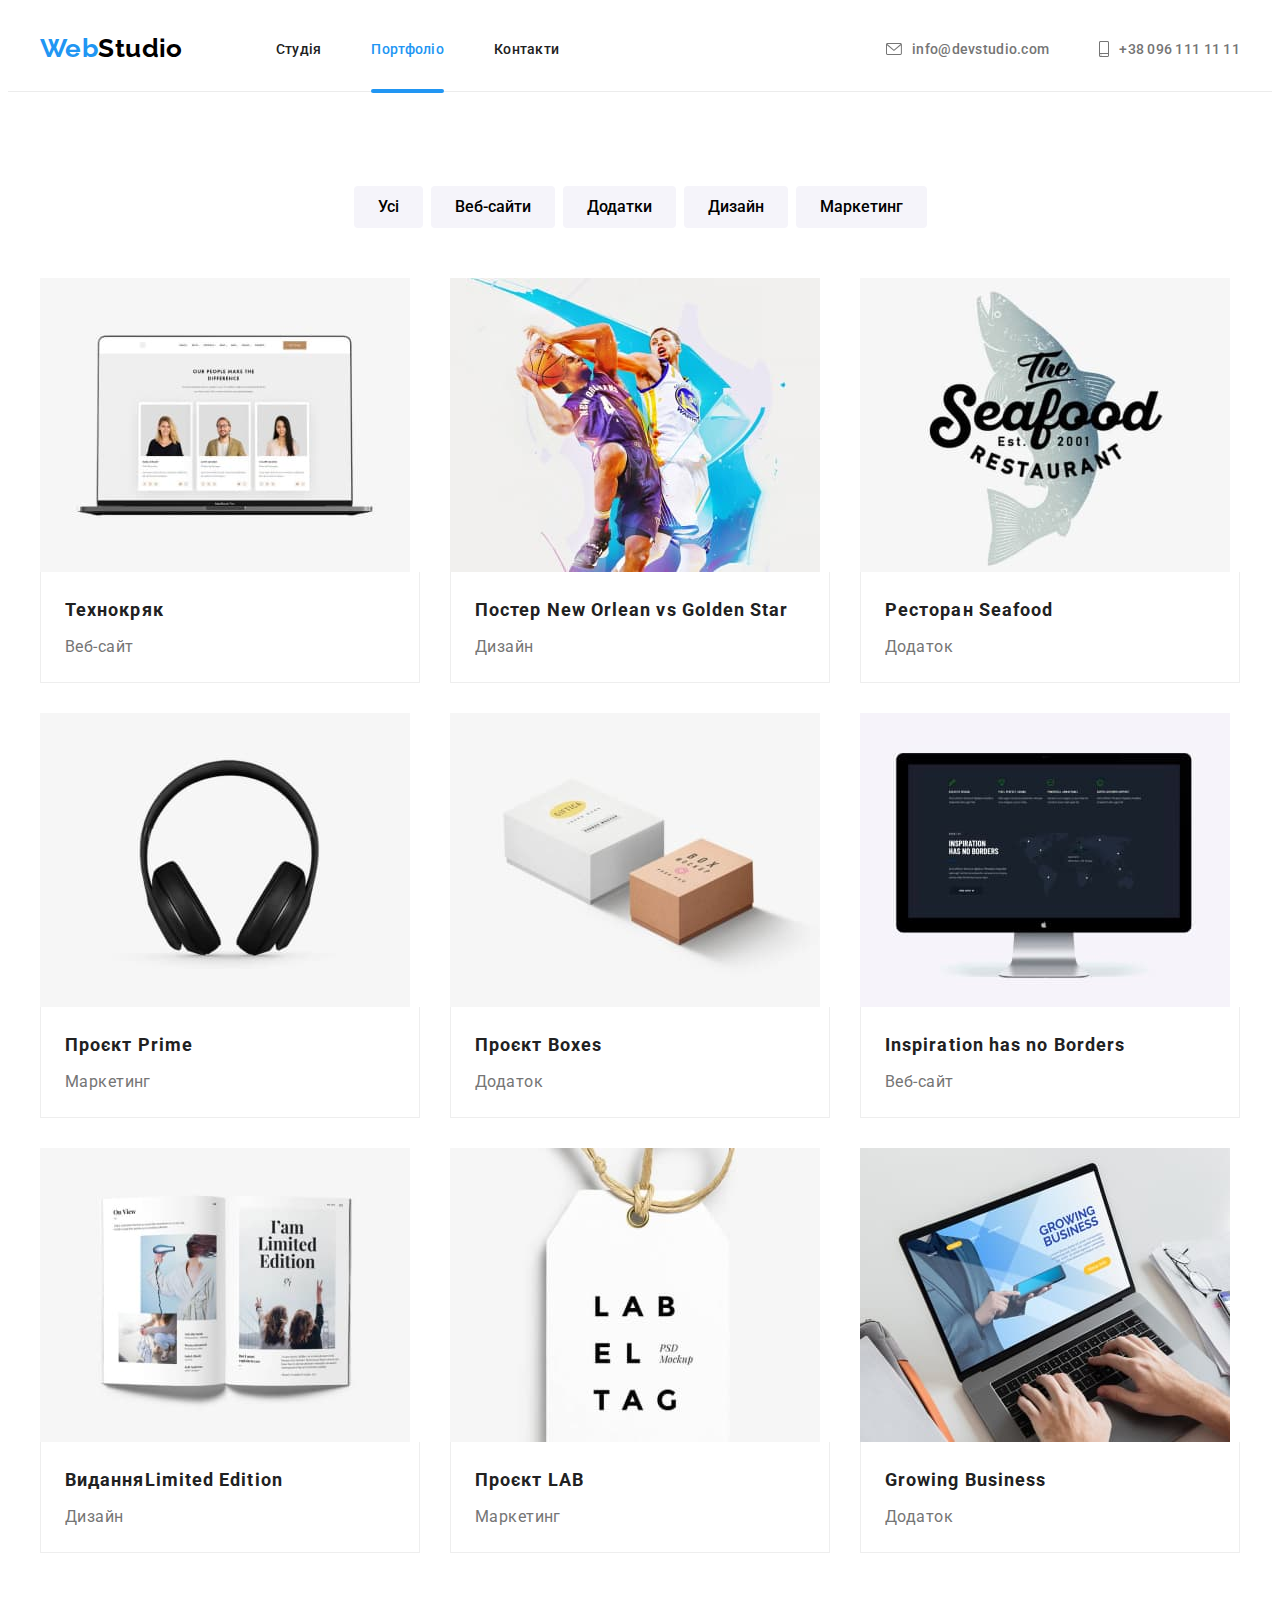
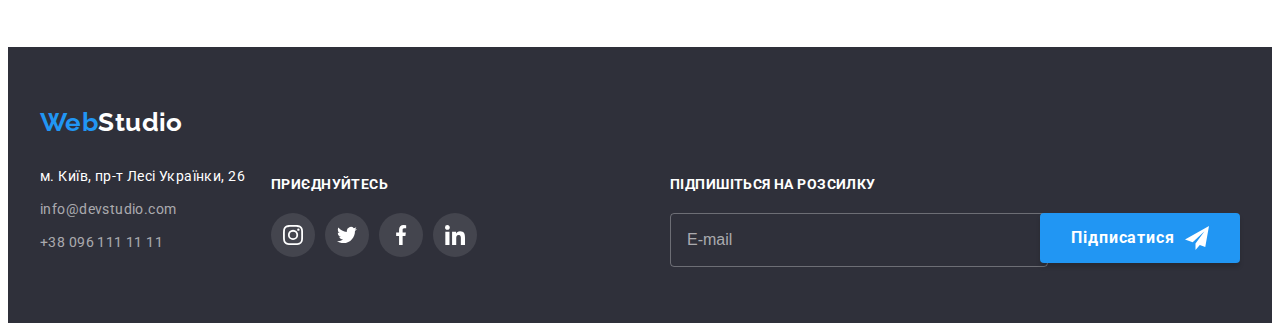
==== commit 8c90e628: "finished footer" ====
--- a/portfolio.html
+++ b/portfolio.html
@@ -26,7 +26,9 @@
     <header class="header">
       <div class="container header__container">
         <nav class="navigation">
-          <a class="logo logo--black navigation__logo link" href="./index.html" lang="en">Web<span>Studio</span></a>
+          <a class="logo logo--black navigation__logo link" href="./index.html" lang="en"
+            >Web<span>Studio</span></a
+          >
           <ul class="menu list">
             <li class="menu__item">
               <a class="menu__link link " href="./index.html">Студія</a>
@@ -38,38 +40,35 @@
           </ul>
         </nav>
 
-        <div class="header__contacts">
-          <ul class="contacts list">
-            <li class="contacts__item">
-              <a class="contacts__link link" href="mailto:info@devstudio.com"
-                ><svg class="contacts__icon" width="16" height="12">
-                  <use href="./images/icons.svg#icon-envelope"></use>
-                </svg>
-                info@devstudio.com
-              </a>
-            </li>
-            <li class="contacts__item">
-              <a class="contacts__link link" href="tel:+380961111111"
-                ><svg class="contacts__icon" width="10" height="16">
-                  <use href="./images/icons.svg#icon-smartphone"></use>
-                </svg>
-                +38 096 111 11 11
-              </a>
-            </li>
-          </ul>
-        </div>
-      </div>
-
-      <button class="menu-mob__open-btn hero__btn" type="button">
+        <ul class="contacts list">
+          <li class="contacts__item">
+            <a class="contacts__link link" href="mailto:info@devstudio.com"
+              ><svg class="contacts__icon" width="16" height="12">
+                <use href="./images/icons.svg#icon-envelope"></use>
+              </svg>
+              info@devstudio.com
+            </a>
+          </li>
+          <li class="contacts__item">
+            <a class="contacts__link link" href="tel:+380961111111"
+              ><svg class="contacts__icon" width="10" height="16">
+                <use href="./images/icons.svg#icon-smartphone"></use>
+              </svg>
+              +38 096 111 11 11
+            </a>
+          </li>
+        </ul>
+
+        <button class="menu-mob__open-btn" type="button" data-menu-open>
           <svg class="menu-mob__open-icon" width="40" height="40">
             <use href="./images/icons.svg#icon-open-menu"></use>
           </svg>
         </button>
       </div>
 
-      <div class="mob">
+      <div class="mob is-hidden" data-menu>
         <div class="mob-container">
-          <button type="button" class="mob__close-btn">
+          <button class="mob__close-btn" type="button" data-menu-close>
             <svg class="mob__close-icon" width="40" height="40">
               <use href="./images/icons.svg#icon-close-menu"></use>
             </svg>
@@ -87,18 +86,10 @@
           <div class="mob-contacts-social">
             <ul class="mob-contacts list">
               <li class="mob-contacts__item">
-                <a class="mob-contacts__link tel link" href="tel:+380961111111">
-                  <!-- <svg class="mob-contacts__icon" width="10" height="16">
-                    <use href="./images/icons.svg#icon-smartphone"></use>
-                  </svg> -->
-                  +38 096 111 11 11
-                </a>
+                <a class="mob-contacts__link tel" href="tel:+380961111111"> +38 096 111 11 11 </a>
               </li>
               <li class="mob-contacts__item">
-                <a class="mob-contacts__link link" href="mailto:info@devstudio.com">
-                  <!-- <svg class="mob-contacts__icon" width="16" height="12">
-                    <use href="./images/icons.svg#icon-envelope"></use>
-                  </svg> -->
+                <a class="mob-contacts__link" href="mailto:info@devstudio.com">
                   info@devstudio.com
                 </a>
               </li>
@@ -465,5 +456,6 @@
         </div>
       </div>
     </footer>
+  <script src="./js/menu.js"></script>
   </body>
 </html>
--- a/css/main.min.css
+++ b/css/main.min.css
@@ -1 +1 @@
-.visually-hidden{position:absolute;white-space:nowrap;width:1px;height:1px;overflow:hidden;border:0;padding:0;clip:rect(0 0 0 0);-webkit-clip-path:inset(50%);clip-path:inset(50%);margin:-1px}.filter-list,.navigation,.header__container,.modal__close-btn,.checkbox__text span,.checkbox__text,.social__link,.footer-soc-link,.social{display:flex;align-items:center;justify-content:center}h1,h2,h3,h4,h5,h6,p,ul{margin:0;padding-left:0}img{display:block;max-width:100%;height:auto}body{font-family:"Roboto",sans-serif;font-size:14px;letter-spacing:.03em;color:#212121;background-color:#fff}.section{padding:60px 0}.section__title{margin-bottom:30px;text-align:center;font-size:28px;line-height:1.18}@media screen and (min-width: 1200px){.section{padding:94px 0}.section__title{margin-bottom:50px;font-size:36px;line-height:1.16}}.container{width:100%;padding:0 15px;margin:0 auto}@media screen and (min-width: 480px){.container{width:480px}}@media screen and (min-width: 768px){.container{width:768px}}@media screen and (min-width: 1200px){.container{width:1200px}}.list{list-style:none}.link{text-decoration:none}.link:hover,.link:focus{color:#2196f3}.logo{font-weight:700;font-size:26px;line-height:1.19;color:#2196f3;font-family:"Raleway",sans-serif}.logo--black span{color:#000}.logo--white span{color:#fff}.btn{display:block;font-family:inherit;cursor:pointer}.btn:hover,.btn:focus,.btn:active{color:active-btn-color;background-color:#2196f3}.btn__accent{display:block;margin:0 auto;height:50px;font-family:inherit;font-weight:700;font-size:16px;line-height:1.88;letter-spacing:.06em;color:#fff;border-radius:4px;border:none;background-color:#2196f3;box-shadow:0px 4px 4px rgba(0,0,0,.15);transition:background-color 250ms cubic-bezier(0.4, 0, 0.2, 1),color 250ms cubic-bezier(0.4, 0, 0.2, 1);cursor:pointer}.btn__accent:hover,.btn__accent:focus,.btn__accent:active{background-color:#188ce8}.social__item{width:44px;height:44px}.social__icon{fill:currentColor}.social{gap:10px}.social__link,.footer-soc-link{width:100%;height:100%;border-radius:50%;transition:color 250ms cubic-bezier(0.4, 0, 0.2, 1),background-color 250ms cubic-bezier(0.4, 0, 0.2, 1)}.social--light .social__link{color:#afb1b8}.social--light .social__link:hover,.social--light .social__link:focus{color:#fff;background-color:#2196f3}.social--dark .social__link{color:#fff;background-color:rgba(255,255,255,.1)}.social--dark .social__link:hover,.social--dark .social__link:focus{background-color:#2196f3}.checkbox__agreement{padding-left:5px;color:#2196f3;transition:color 250ms cubic-bezier(0.4, 0, 0.2, 1)}.checkbox__agreement:focus{color:#188ce8;outline-color:#2196f3}.checkbox__text{line-height:1.71;color:#757575;cursor:pointer}.checkbox__text span{margin-right:7px;width:16px;height:15px;border:2px solid #757575;border-radius:3px;fill:rgba(0,0,0,0);transition:border 250ms cubic-bezier(0.4, 0, 0.2, 1),fill 250ms cubic-bezier(0.4, 0, 0.2, 1)}.checkbox__input:checked+.checkbox__text span{background-color:#2196f3;border-color:rgba(0,0,0,0);fill:#fff}.checkbox__input:focus+.checkbox__text span{border-color:#2196f3}.backdrop{position:fixed;padding:40px;top:0;left:0;width:100%;height:100%;background-color:rgba(0,0,0,.2);transition:opacity 250ms cubic-bezier(0.4, 0, 0.2, 1),visibility 250ms cubic-bezier(0.4, 0, 0.2, 1)}.backdrop.is-hidden{opacity:0;visibility:hidden;pointer-events:none}.backdrop.is-hidden .modal{transform:translate(-50%, -50%) scaley(0);transition:transform 250ms cubic-bezier(0.4, 0, 0.2, 1)}.modal{position:absolute;padding:40px;top:50%;left:50%;transform:translate(-50%, -50%);width:528px;height:581px;background-color:#fff;box-shadow:0px 1px 3px rgba(0,0,0,.12),0px 1px 1px rgba(0,0,0,.14),0px 2px 1px rgba(0,0,0,.2);border-radius:4px;transform:translate(-50%, -50%) scaley(1);transition:transform 250ms cubic-bezier(0.4, 0, 0.2, 1)}.modal__close-btn{position:absolute;padding:0;top:8px;right:8px;width:30px;height:30px;color:#000;background-color:#fff;border:1px solid rgba(0,0,0,.1);border-radius:50%;outline:rgba(0,0,0,0);transition:color 250ms cubic-bezier(0.4, 0, 0.2, 1),border 250ms cubic-bezier(0.4, 0, 0.2, 1);cursor:pointer}.modal__close-btn:hover,.modal__close-btn:focus{color:#2196f3;border-color:#2196f3}.modal__title{margin-bottom:12px;text-align:center;font-weight:700;font-size:20px;line-height:1.15}.modal__icon-close{fill:currentColor}.details-form__item:not(:last-child){margin-bottom:10px}.details-form__text{display:block;margin-bottom:4px;font-size:12px;line-height:1.16;letter-spacing:.01em;color:#757575}.details-form-wrap{position:relative}.details-form-wrap__input{padding-left:42px}.details-form-wrap__input:focus{border:1px solid #2196f3}.modal-input{display:block;width:100%;height:40px;font-size:12px;line-height:1.16;letter-spacing:.01em;color:#212121;border:1px solid rgba(33,33,33,.2);border-radius:4px;outline:rgba(0,0,0,0);transition:border 250ms cubic-bezier(0.4, 0, 0.2, 1)}.details-form-wrap__icon{position:absolute;top:50%;left:12px;transform:translatey(-50%);transition:fill 250ms cubic-bezier(0.4, 0, 0.2, 1)}.details-form-wrap__input:focus+.details-form-wrap__icon{fill:#2196f3}.details-form__comment{margin-bottom:20px}.details-form__comment-text{padding:12px 16px;resize:none;height:120px}.details-form__comment-text:focus{border:1px solid #2196f3}.details-form__comment-text::-moz-placeholder{font-size:12px;line-height:1.16;letter-spacing:.01em;color:rgba(117,117,117,.5)}.details-form__comment-text:-ms-input-placeholder{font-size:12px;line-height:1.16;letter-spacing:.01em;color:rgba(117,117,117,.5)}.details-form__comment-text::placeholder{font-size:12px;line-height:1.16;letter-spacing:.01em;color:rgba(117,117,117,.5)}.details-form__btn{margin-top:30px;min-width:200px;outline:rgba(0,0,0,0)}.header{border-bottom:1px solid #ececec}.header__container{justify-content:space-between}@media screen and (min-width: 480px){.navigation__logo{padding:16px}}@media screen and (min-width: 768px){.navigation__logo{margin-right:87px;padding:26px 0}}@media screen and (min-width: 1200px){.navigation__logo{margin-right:93px;padding-top:24px;padding-bottom:25px}}.menu-mob__open-btn{display:flex;padding:0;width:40px;height:40px;align-items:center;background-color:rgba(0,0,0,0);border:rgba(0,0,0,0);cursor:pointer}@media screen and (min-width: 768px){.menu-mob__open-btn{display:none}}.mob{position:fixed;top:0;background-color:#fff;width:100vw;height:100vh;z-index:1}.mob.is-hidden{opacity:0;visibility:hidden;pointer-events:none}@media screen and (min-width: 768px){.mob{display:none}}.mob-container{display:flex;flex-direction:column;justify-content:space-between;height:100%;padding:48px 40px;margin:0 auto;overflow:auto}.mob__close-btn{position:absolute;display:flex;align-items:center;color:#212121;background-color:rgba(0,0,0,0);border:rgba(0,0,0,0);padding:0;top:10px;right:15px;width:40px;height:40px;cursor:pointer}.mob__close-btn:hover,.mob__close-btn:focus{color:#2196f3;outline-color:#2196f3}.mob__close-icon{fill:currentcolor}.menu-mob{margin-bottom:70px}.menu-mob__item:not(:last-child){margin-bottom:32px}.menu-mob__link{position:relative;font-weight:500;text-decoration:none;font-size:40px;line-height:47px;letter-spacing:.02em;color:#212121}.menu-mob__link:hover,.menu-mob__link:focus{width:100%;border-bottom:4px solid #2196f3;border-radius:2px}.current{color:#2196f3}.mob-contacts{margin-bottom:64px}.mob-contacts__item:not(:last-child){margin-bottom:32px}.mob-contacts__link{text-decoration:none;font-weight:500;font-size:24px;line-height:28px;letter-spacing:.02em;color:#757575}.tel{font-weight:500;font-size:34px;line-height:40px;letter-spacing:.02em;color:#2196f3}.mob-social{display:flex;gap:20px}.mob-social__item{position:relative}.mob-social__item:not(:last-child)::after{content:"";position:absolute;right:-10px;width:1px;height:22px;border-right:1px solid rgba(33,33,33,.2)}.mob-social__link{font-weight:500;font-size:18px;line-height:1.22;letter-spacing:.02em;color:#2196f3}@media screen and (max-width: 767px){.menu,.contacts{display:none}}@media screen and (min-width: 768px){.menu{display:flex;align-items:center;justify-content:center;gap:50px}.menu__item{position:relative;padding:32px 0}.menu__link{color:#212121}.menu__link.current{color:#2196f3}.menu__link.current::after{content:"";display:block;position:absolute;width:100%;bottom:-2px;border-bottom:4px solid #2196f3;border-radius:2px}.menu__link,.contacts__link{font-weight:500;line-height:1.33;letter-spacing:.02em;transition:color 250ms cubic-bezier(0.4, 0, 0.2, 1)}}@media screen and (min-width: 768px)and (min-width: 1200px){.menu__link,.contacts__link{padding:auto}}@media screen and (min-width: 768px)and (min-width: 768px){.contacts{display:flex;flex-direction:column;gap:10px}}@media screen and (min-width: 768px)and (min-width: 1200px){.contacts{flex-direction:row;align-items:center;justify-content:center;gap:50px}}@media screen and (min-width: 768px)and (min-width: 1200px){.contacts__item{padding:32px 0}}@media screen and (min-width: 768px){.contacts__link{display:flex;align-items:center;gap:10px;color:#757575}}@media screen and (min-width: 768px){.contacts__icon{fill:currentColor}}.hero__section{padding:118px 0;margin:0 auto;max-width:1600px}@media screen and (min-width: 1200px){.hero__section{padding:200px 0}}.hero{background-color:#2f303a;background-image:linear-gradient(rgba(47, 48, 58, 0.4), rgba(47, 48, 58, 0.4)),url(../images/hero/hero-bg-mob.jpg);background-repeat:no-repeat;background-position:center;background-size:cover}@media(min-device-pixel-ratio: 2),(-webkit-min-device-pixel-ratio: 2),(min-resolution: 192dpi),(min-resolution: 2dppx){.hero{background-image:linear-gradient(rgba(47, 48, 58, 0.4), rgba(47, 48, 58, 0.4)),url(../images/hero/hero-bg-mob-2x.jpg)}}@media screen and (min-width: 768px){.hero{background-image:linear-gradient(rgba(47, 48, 58, 0.4), rgba(47, 48, 58, 0.4)),url(../images/hero/hero-bg-tab.jpg)}}@media screen and (min-width: 768px)and (min-device-pixel-ratio: 2),screen and (min-width: 768px)and (-webkit-min-device-pixel-ratio: 2),screen and (min-width: 768px)and (min-resolution: 192dpi),screen and (min-width: 768px)and (min-resolution: 2dppx){.hero{background-image:linear-gradient(rgba(47, 48, 58, 0.4), rgba(47, 48, 58, 0.4)),url(../images/hero/hero-bg-tab-2x.jpg)}}@media screen and (min-width: 1200px){.hero{background-image:linear-gradient(rgba(47, 48, 58, 0.4), rgba(47, 48, 58, 0.4)),url(../images/hero/hero.jpg)}}@media screen and (min-width: 1200px)and (min-device-pixel-ratio: 2),screen and (min-width: 1200px)and (-webkit-min-device-pixel-ratio: 2),screen and (min-width: 1200px)and (min-resolution: 192dpi),screen and (min-width: 1200px)and (min-resolution: 2dppx){.hero{background-image:linear-gradient(rgba(47, 48, 58, 0.4), rgba(47, 48, 58, 0.4)),url(../images/hero/hero-bg-2x.jpg)}}.hero__title{text-align:center;margin:0 auto;margin-bottom:30px;font-weight:900;font-size:26px;line-height:1.62;letter-spacing:.06em;color:#fff;text-transform:uppercase}@media screen and (min-width: 768px){.hero__title{max-width:360px}}@media screen and (min-width: 1200px){.hero__title{max-width:696px;font-weight:900;font-size:44px;line-height:1.36;letter-spacing:.06em;color:#fff}}.hero__btn{width:200px}@media screen and (min-width: 1200px){.hero__btn{width:216px}}.features-list,.team-list{display:flex;flex-wrap:wrap;gap:30px}.features-list__item{width:100%}.features-list__wrap{display:flex;align-items:center;justify-content:center;height:120px;background-color:#f5f4fa;border-radius:4px}.features-list__title{margin-bottom:10px;margin-top:30px;font-size:14px;line-height:1.14;text-transform:uppercase}.features-list__text{line-height:1.71;color:#757575}@media screen and (min-width: 768px){.features-list__item{width:calc((100% - 30px)/2)}}@media screen and (min-width: 1200px){.features-list__item{max-width:270px}.features-list__title{font-size:14px;line-height:1.33}}@media screen and (max-width: 1199.9px){.gallery{position:absolute;white-space:nowrap;width:1px;height:1px;overflow:hidden;border:0;padding:0;clip:rect(0 0 0 0);-webkit-clip-path:inset(50%);clip-path:inset(50%);margin:-1px}}.gallery__section{padding-top:0}.projects-list{display:flex;gap:30px}.projects-list__item{position:relative}.label{position:absolute;bottom:0;width:100%;padding:27px 0;font-weight:700;line-height:1.14;color:#fff;text-align:center;text-transform:uppercase;background-color:rgba(47,48,58,.8)}.team{background-color:#f5f4fa}.team-list__item{width:100%;background-color:#fff;box-shadow:0px 1px 3px rgba(0,0,0,.12),0px 1px 1px rgba(0,0,0,.14),0px 2px 1px rgba(0,0,0,.2);border-radius:0px 0px 4px 4px}.team-list__name{text-align:center;margin-bottom:10px;font-weight:500;font-size:16px;line-height:1.18}.team-list__text{text-align:center;margin-bottom:16px;font-size:16px;line-height:1.18;color:#757575}.team-list__content{padding:30px 0}@media screen and (min-width: 768px){.team-list__item{width:calc((100% - 30px)/2)}}@media screen and (min-width: 1200px){.team-list__item{max-width:270px}}.clients{background-color:#f5f5f5}.clients-list{gap:30px;display:flex;flex-wrap:wrap}.clients-list__items{width:calc((100% - 30px)/2)}.clients-list__link{display:flex;align-items:center;justify-content:center;width:100%;height:100%;border:1px solid #afb1b8;border-radius:4px;color:#afb1b8;transition:border-color 250ms cubic-bezier(0.4, 0, 0.2, 1),color 250ms cubic-bezier(0.4, 0, 0.2, 1)}.clients-list__link:hover,.clients-list__link:focus{color:#2196f3;border-color:#2196f3}.clients-list__icon{fill:currentColor}@media screen and (min-width: 768px){.clients-list__items{width:calc((100% - 60px)/3)}}@media screen and (min-width: 1200px){.clients-list__items{width:calc((100% - 150px)/6);height:92px}}.footer{background-color:#2f303a}.footer__container{display:flex;justify-content:center;align-items:baseline;padding:60px 0;gap:70px}.footer__title{text-align:start;margin-bottom:20px;font-size:14px;line-height:1.14;color:#fff;text-transform:uppercase}.address__footer{margin-top:20px;margin-left:auto;min-width:231px}.address-list__item:not(:last-child){margin-bottom:9px}.address-list__link{font-style:normal;line-height:1.71;color:rgba(255,255,255,.6);transition:color 250ms cubic-bezier(0.4, 0, 0.2, 1)}.address-list__link--white{color:#fff}.subscribe{color:#fff}.subscribe__container{margin-left:auto}.form__container{display:flex;gap:12px}.form__label{width:358px;height:50px}.form__input{padding-left:16px;width:100%;height:100%;font-size:16px;line-height:1.25;color:#fff;background-color:rgba(33,150,243,0);border:1px solid rgba(255,255,255,.3);border-radius:4px}.form__input::-moz-placeholder{color:rgba(255,255,255,.6)}.form__input:-ms-input-placeholder{color:rgba(255,255,255,.6)}.form__input::placeholder{color:rgba(255,255,255,.6)}.form__btn{display:flex;align-items:center;justify-content:center;gap:10px;min-width:200px}.filter-list{margin:0 auto;margin-bottom:50px;gap:8px}.filter-list__btn{display:block;text-align:center;padding:6px 22px;border-radius:4px;border-color:rgba(0,0,0,0);font-family:inherit;font-weight:500;font-size:16px;line-height:1.62;background-color:#f5f4fa;cursor:pointer;transition:color 250ms cubic-bezier(0.4, 0, 0.2, 1),background-color 250ms cubic-bezier(0.4, 0, 0.2, 1),box-shadow 250ms cubic-bezier(0.4, 0, 0.2, 1)}.filter-list__btn:hover,.filter-list__btn:focus{background-color:#2196f3;color:#fff;box-shadow:0px 3px 1px rgba(0,0,0,.1),0px 1px 2px rgba(0,0,0,.08),0px 2px 2px rgba(0,0,0,.12)}.cards-list{display:flex;flex-wrap:wrap;justify-content:center;margin-top:-30px;margin-left:-30px}.cards-link{display:block;margin:0;text-decoration:none;transition:box-shadow 250ms cubic-bezier(0.4, 0, 0.2, 1)}.cards-link:hover,.cards-link:focus{box-shadow:0px 1px 1px rgba(0,0,0,.12),0px 4px 4px rgba(0,0,0,.06),1px 4px 6px rgba(0,0,0,.16)}.cards-link__title{margin-bottom:4px;font-size:18px;line-height:2;letter-spacing:.06em;color:#212121}.cards-list__item{margin-top:30px;margin-left:30px;flex-basis:calc(33.3333333333% - 30px)}.cards-link__box{position:relative;overflow:hidden;width:370px;height:294px}.cards-link__box:hover .overlay{transform:translateX(0)}.overlay{position:absolute;padding:63px 24px;top:0;left:0;width:100%;height:100%;background-color:rgba(33,150,243,.9);transform:translatey(101%);transition:transform 250ms cubic-bezier(0.4, 0, 0.2, 1)}.overlay__content{font-size:18px;line-height:1.56;color:#fff}.cards-link__content{padding:20px 24px;border-left:1px solid #eee;border-bottom:1px solid #eee;border-right:1px solid #eee}.cards-link__text{color:#757575;font-size:16px;line-height:1.88}/*# sourceMappingURL=main.min.css.map */+.visually-hidden{position:absolute;white-space:nowrap;width:1px;height:1px;overflow:hidden;border:0;padding:0;clip:rect(0 0 0 0);-webkit-clip-path:inset(50%);clip-path:inset(50%);margin:-1px}.filter-list,.navigation,.header__container,.modal__close-btn,.checkbox__text span,.checkbox__text,.social__link,.footer-soc-link,.social{display:flex;align-items:center;justify-content:center}h1,h2,h3,h4,h5,h6,p,ul{margin:0;padding-left:0}img{display:block;max-width:100%;height:auto}body{font-family:"Roboto",sans-serif;font-size:14px;letter-spacing:.03em;color:#212121;background-color:#fff}.section{padding:60px 0}@media screen and (min-width: 1200px){.section{padding:94px 0}}.section__title{margin-bottom:30px;text-align:center;font-size:28px;line-height:1.18}@media screen and (min-width: 1200px){.section__title{margin-bottom:50px;font-size:36px;line-height:1.16}}.container{width:100%;padding:0 15px;margin:0 auto}@media screen and (min-width: 480px){.container{width:480px}}@media screen and (min-width: 768px){.container{width:768px}}@media screen and (min-width: 1200px){.container{width:1200px}}.list{list-style:none}.link{text-decoration:none}.link:hover,.link:focus{color:#2196f3}.logo{font-weight:700;font-size:26px;line-height:1.19;color:#2196f3;font-family:"Raleway",sans-serif}.logo--black span{color:#000}.logo--white span{color:#fff}.btn{display:block;font-family:inherit;cursor:pointer}.btn:hover,.btn:focus,.btn:active{color:active-btn-color;background-color:#2196f3}.btn__accent{display:block;margin:0 auto;height:50px;font-family:inherit;font-weight:600;font-size:14px;line-height:1.88;letter-spacing:.06em;color:#fff;border-radius:4px;border:none;background-color:#2196f3;box-shadow:0px 4px 4px rgba(0,0,0,.15);transition:background-color 250ms cubic-bezier(0.4, 0, 0.2, 1),color 250ms cubic-bezier(0.4, 0, 0.2, 1);cursor:pointer}@media screen and (min-width: 480px){.btn__accent{font-weight:700;font-size:16px;line-height:1.88;letter-spacing:.06em;color:#fff}}.btn__accent:hover,.btn__accent:focus,.btn__accent:active{background-color:#188ce8}.social__item{width:44px;height:44px}.social__icon{fill:currentColor}.social{gap:10px}.social__link,.footer-soc-link{width:100%;height:100%;border-radius:50%;transition:color 250ms cubic-bezier(0.4, 0, 0.2, 1),background-color 250ms cubic-bezier(0.4, 0, 0.2, 1)}.social--light .social__link{color:#afb1b8}.social--light .social__link:hover,.social--light .social__link:focus{color:#fff;background-color:#2196f3}.social--dark .social__link{color:#fff;background-color:rgba(255,255,255,.1)}.social--dark .social__link:hover,.social--dark .social__link:focus{background-color:#2196f3}.checkbox__agreement{padding-left:5px;color:#2196f3;transition:color 250ms cubic-bezier(0.4, 0, 0.2, 1)}.checkbox__agreement:focus{color:#188ce8;outline-color:#2196f3}.checkbox__text{line-height:1.71;color:#757575;cursor:pointer}.checkbox__text span{margin-right:7px;width:16px;height:15px;border:2px solid #757575;border-radius:3px;fill:rgba(0,0,0,0);transition:border 250ms cubic-bezier(0.4, 0, 0.2, 1),fill 250ms cubic-bezier(0.4, 0, 0.2, 1)}.checkbox__input:checked+.checkbox__text span{background-color:#2196f3;border-color:rgba(0,0,0,0);fill:#fff}.checkbox__input:focus+.checkbox__text span{border-color:#2196f3}.backdrop{position:fixed;padding:40px;top:0;left:0;width:100%;height:100%;background-color:rgba(0,0,0,.2);transition:opacity 250ms cubic-bezier(0.4, 0, 0.2, 1),visibility 250ms cubic-bezier(0.4, 0, 0.2, 1)}.backdrop.is-hidden{opacity:0;visibility:hidden;pointer-events:none}.backdrop.is-hidden .modal{transform:translate(-50%, -50%) scaley(0);transition:transform 250ms cubic-bezier(0.4, 0, 0.2, 1)}.modal{position:absolute;padding:40px;top:50%;left:50%;transform:translate(-50%, -50%);width:528px;height:581px;background-color:#fff;box-shadow:0px 1px 3px rgba(0,0,0,.12),0px 1px 1px rgba(0,0,0,.14),0px 2px 1px rgba(0,0,0,.2);border-radius:4px;transform:translate(-50%, -50%) scaley(1);transition:transform 250ms cubic-bezier(0.4, 0, 0.2, 1)}.modal__close-btn{position:absolute;padding:0;top:8px;right:8px;width:30px;height:30px;color:#000;background-color:#fff;border:1px solid rgba(0,0,0,.1);border-radius:50%;outline:rgba(0,0,0,0);transition:color 250ms cubic-bezier(0.4, 0, 0.2, 1),border 250ms cubic-bezier(0.4, 0, 0.2, 1);cursor:pointer}.modal__close-btn:hover,.modal__close-btn:focus{color:#2196f3;border-color:#2196f3}.modal__title{margin-bottom:12px;text-align:center;font-weight:700;font-size:20px;line-height:1.15}.modal__icon-close{fill:currentColor}.modal{width:450px;height:609px}.checkbox__text{font-size:12px}.details-form__item:not(:last-child){margin-bottom:10px}.details-form__text{display:block;margin-bottom:4px;font-size:12px;line-height:1.16;letter-spacing:.01em;color:#757575}.details-form-wrap{position:relative}.details-form-wrap__input{padding-left:42px}.details-form-wrap__input:focus{border:1px solid #2196f3}.modal-input{display:block;width:100%;height:40px;font-size:12px;line-height:1.16;letter-spacing:.01em;color:#212121;border:1px solid rgba(33,33,33,.2);border-radius:4px;outline:rgba(0,0,0,0);transition:border 250ms cubic-bezier(0.4, 0, 0.2, 1)}.details-form-wrap__icon{position:absolute;top:50%;left:12px;transform:translatey(-50%);transition:fill 250ms cubic-bezier(0.4, 0, 0.2, 1)}.details-form-wrap__input:focus+.details-form-wrap__icon{fill:#2196f3}.details-form__comment{margin-bottom:20px}.details-form__comment-text{padding:12px 16px;resize:none;height:120px}.details-form__comment-text:focus{border:1px solid #2196f3}.details-form__comment-text::-moz-placeholder{font-size:12px;line-height:1.16;letter-spacing:.01em;color:rgba(117,117,117,.5)}.details-form__comment-text:-ms-input-placeholder{font-size:12px;line-height:1.16;letter-spacing:.01em;color:rgba(117,117,117,.5)}.details-form__comment-text::placeholder{font-size:12px;line-height:1.16;letter-spacing:.01em;color:rgba(117,117,117,.5)}.details-form__btn{margin-top:30px;min-width:200px;outline:rgba(0,0,0,0)}.header{border-bottom:1px solid #ececec}.header__container{justify-content:space-between}.navigation__logo{padding:16px 0}@media screen and (min-width: 768px){.navigation__logo{margin-right:87px;padding:26px 0}}@media screen and (min-width: 1200px){.navigation__logo{margin-right:93px;padding-top:24px;padding-bottom:25px}}@media screen and (max-width: 767px){.menu,.contacts{display:none}}@media screen and (min-width: 768px){.menu{display:flex;align-items:center;justify-content:center;gap:50px}.menu__item{position:relative;padding:32px 0}.menu__link{color:#212121}.menu__link.current{color:#2196f3}.menu__link.current::after{content:"";display:block;position:absolute;width:100%;bottom:-2px;border-bottom:4px solid #2196f3;border-radius:2px}.menu__link,.contacts__link{font-weight:500;line-height:1.33;letter-spacing:.02em;transition:color 250ms cubic-bezier(0.4, 0, 0.2, 1)}}@media screen and (min-width: 768px)and (min-width: 1200px){.menu__link,.contacts__link{padding:auto}}@media screen and (min-width: 768px)and (min-width: 768px){.contacts{display:flex;flex-direction:column;gap:10px}}@media screen and (min-width: 768px)and (min-width: 1200px){.contacts{flex-direction:row;align-items:center;justify-content:center;gap:50px}}@media screen and (min-width: 768px)and (min-width: 1200px){.contacts__item{padding:32px 0}}@media screen and (min-width: 768px){.contacts__link{display:flex;align-items:center;gap:10px;color:#757575}}@media screen and (min-width: 768px){.contacts__icon{fill:currentColor}}.menu-mob__open-btn{display:flex;padding:0;width:40px;height:40px;align-items:center;background-color:rgba(0,0,0,0);border:rgba(0,0,0,0);cursor:pointer}@media screen and (min-width: 768px){.menu-mob__open-btn{display:none}}.mob{position:fixed;top:0;background-color:#fff;width:100vw;height:100vh;z-index:1}.mob.is-hidden{opacity:0;visibility:hidden;pointer-events:none}@media screen and (min-width: 768px){.mob{display:none}}.mob-container{display:flex;flex-direction:column;justify-content:space-between;padding:30px 25px;margin:0 auto;height:100%;overflow:auto}@media screen and (min-width: 480px){.mob-container{padding:48px 40px}}.mob__close-btn{position:absolute;display:flex;align-items:center;padding:0;top:10px;right:15px;width:35px;height:35px;color:#212121;background-color:rgba(0,0,0,0);border:rgba(0,0,0,0);cursor:pointer}.mob__close-btn:hover,.mob__close-btn:focus{color:#2196f3;outline-color:#2196f3}@media screen and (min-width: 480px){.mob__close-btn{width:40px;height:40px}}.mob__close-icon{fill:currentcolor}.menu-mob{margin-bottom:70px}.menu-mob__item:not(:last-child),.mob-contacts__item:not(:last-child){margin-bottom:28px}@media screen and (min-width: 480px){.menu-mob__item:not(:last-child),.mob-contacts__item:not(:last-child){margin-bottom:32px}}.menu-mob__link{position:relative;font-weight:500;font-size:32px;line-height:1.17;letter-spacing:.02em;color:#212121;text-decoration:none}@media screen and (min-width: 480px){.menu-mob__link{font-weight:500;font-size:40px;line-height:1.17;letter-spacing:.02em;color:#212121}}.menu-mob__link:hover,.menu-mob__link:focus{width:100%;border-bottom:4px solid #2196f3;border-radius:2px}.current{color:#2196f3}.mob-contacts{margin-bottom:58px}@media screen and (min-width: 480px){.mob-contacts{margin-bottom:64px}}.mob-contacts__link{font-weight:500;font-size:20px;line-height:1.17;letter-spacing:.02em;color:#757575;text-decoration:none}.tel{font-weight:500;font-size:28px;line-height:1.17;letter-spacing:.02em;color:#2196f3}.mob-social{display:flex;gap:20px}.mob-social__item{position:relative}.mob-social__item:not(:last-child)::after{content:"";position:absolute;right:-10px;width:1px;height:22px;border-right:1px solid rgba(33,33,33,.2)}.mob-social__link{font-weight:500;font-size:12px;line-height:1.22;letter-spacing:.02em;color:#2196f3}@media screen and (min-width: 480px){.mob-social__link{font-weight:500;font-size:18px;line-height:1.22;letter-spacing:.02em;color:#2196f3}}.hero__section{padding:118px 0;margin:0 auto;max-width:1600px}@media screen and (min-width: 1200px){.hero__section{padding:200px 0}}.hero{background-color:#2f303a;background-image:linear-gradient(rgba(47, 48, 58, 0.4), rgba(47, 48, 58, 0.4)),url(../images/hero/hero-bg-mob.jpg);background-repeat:no-repeat;background-position:center;background-size:cover}@media(min-device-pixel-ratio: 2),(-webkit-min-device-pixel-ratio: 2),(min-resolution: 192dpi),(min-resolution: 2dppx){.hero{background-image:linear-gradient(rgba(47, 48, 58, 0.4), rgba(47, 48, 58, 0.4)),url(../images/hero/hero-bg-mob-2x.jpg)}}@media screen and (min-width: 768px){.hero{background-image:linear-gradient(rgba(47, 48, 58, 0.4), rgba(47, 48, 58, 0.4)),url(../images/hero/hero-bg-tab.jpg)}}@media screen and (min-width: 768px)and (min-device-pixel-ratio: 2),screen and (min-width: 768px)and (-webkit-min-device-pixel-ratio: 2),screen and (min-width: 768px)and (min-resolution: 192dpi),screen and (min-width: 768px)and (min-resolution: 2dppx){.hero{background-image:linear-gradient(rgba(47, 48, 58, 0.4), rgba(47, 48, 58, 0.4)),url(../images/hero/hero-bg-tab-2x.jpg)}}@media screen and (min-width: 1200px){.hero{background-image:linear-gradient(rgba(47, 48, 58, 0.4), rgba(47, 48, 58, 0.4)),url(../images/hero/hero.jpg)}}@media screen and (min-width: 1200px)and (min-device-pixel-ratio: 2),screen and (min-width: 1200px)and (-webkit-min-device-pixel-ratio: 2),screen and (min-width: 1200px)and (min-resolution: 192dpi),screen and (min-width: 1200px)and (min-resolution: 2dppx){.hero{background-image:linear-gradient(rgba(47, 48, 58, 0.4), rgba(47, 48, 58, 0.4)),url(../images/hero/hero-bg-2x.jpg)}}.hero__title{text-align:center;margin:0 auto;margin-bottom:30px;text-transform:uppercase;font-weight:900;font-size:20px;line-height:1.62;letter-spacing:.06em;color:#fff}@media screen and (min-width: 480px){.hero__title{font-weight:900;font-size:26px;line-height:1.62;letter-spacing:.06em;color:#fff}}@media screen and (min-width: 768px){.hero__title{max-width:360px}}@media screen and (min-width: 1200px){.hero__title{max-width:696px;font-weight:900;font-size:44px;line-height:1.36;letter-spacing:.06em;color:#fff}}.hero__btn{width:170px}@media screen and (min-width: 480px){.hero__btn{width:200px}}@media screen and (min-width: 1200px){.hero__btn{width:216px}}.features-list,.team-list{display:flex;flex-wrap:wrap;gap:30px}.features-list__item{width:100%}.features-list__wrap{display:flex;align-items:center;justify-content:center;height:120px;background-color:#f5f4fa;border-radius:4px}.features-list__title{margin-bottom:10px;margin-top:30px;font-size:14px;line-height:1.14;text-transform:uppercase}.features-list__text{line-height:1.71;color:#757575}@media screen and (min-width: 768px){.features-list__item{width:calc((100% - 30px)/2)}}@media screen and (min-width: 1200px){.features-list__item{max-width:270px}.features-list__title{font-size:14px;line-height:1.33}}@media screen and (max-width: 1199.9px){.gallery{position:absolute;white-space:nowrap;width:1px;height:1px;overflow:hidden;border:0;padding:0;clip:rect(0 0 0 0);-webkit-clip-path:inset(50%);clip-path:inset(50%);margin:-1px}}.gallery__section{padding-top:0}.projects-list{display:flex;gap:30px}.projects-list__item{position:relative}.label{position:absolute;bottom:0;width:100%;padding:27px 0;font-weight:700;line-height:1.14;color:#fff;text-align:center;text-transform:uppercase;background-color:rgba(47,48,58,.8)}.team{background-color:#f5f4fa}.team-list__item{width:100%;background-color:#fff;box-shadow:0px 1px 3px rgba(0,0,0,.12),0px 1px 1px rgba(0,0,0,.14),0px 2px 1px rgba(0,0,0,.2);border-radius:0px 0px 4px 4px}.team-list__name{text-align:center;margin-bottom:10px;font-weight:500;font-size:16px;line-height:1.18}.team-list__text{text-align:center;margin-bottom:16px;font-size:16px;line-height:1.18;color:#757575}.team-list__content{padding:30px 0}@media screen and (min-width: 768px){.team-list__item{width:calc((100% - 30px)/2)}}@media screen and (min-width: 1200px){.team-list__item{max-width:270px}}.clients{background-color:#f5f5f5}.clients-list{gap:30px;display:flex;flex-wrap:wrap}.clients-list__items{width:calc((100% - 30px)/2)}.clients-list__link{display:flex;align-items:center;justify-content:center;width:100%;height:100%;border:1px solid #afb1b8;border-radius:4px;color:#afb1b8;transition:border-color 250ms cubic-bezier(0.4, 0, 0.2, 1),color 250ms cubic-bezier(0.4, 0, 0.2, 1)}.clients-list__link:hover,.clients-list__link:focus{color:#2196f3;border-color:#2196f3}.clients-list__icon{fill:currentColor}@media screen and (min-width: 768px){.clients-list__items{width:calc((100% - 60px)/3)}}@media screen and (min-width: 1200px){.clients-list__items{width:calc((100% - 150px)/6);height:92px}}.footer{background-color:#2f303a}.footer__container{padding:60px 0}.footer__title{margin-bottom:20px;font-size:14px;line-height:1.14;color:#fff;text-transform:uppercase;text-align:start}@media screen and (min-width: 1200px){.footer .container{display:flex}}.logo--white{display:flex;justify-content:center}@media screen and (min-width: 1200px){.logo--white{justify-content:flex-start}}.join,.subscribe{margin-top:70px;display:flex;flex-direction:column;align-items:center}@media screen and (min-width: 1200px){.join,.subscribe{align-items:flex-start}}.form__container{display:flex;gap:12px;flex-direction:column}@media screen and (min-width: 768px)and (max-width: 1199px){.footer-address-join{display:flex;justify-content:space-around}.footer-address-join .join{margin:0}}@media screen and (min-width: 1200px){.footer-address-join{display:flex;justify-content:start;align-items:baseline;gap:70px}}@media screen and (min-width: 1200px){.footer-contacts{display:grid;justify-content:start}}.address__footer{display:flex;justify-content:center;margin-top:20px;min-width:231px}@media screen and (min-width: 1200px){.address__footer{justify-content:start}}.address-list__item:not(:last-child){margin-bottom:9px}.address-list__link{font-style:normal;line-height:1.71;color:rgba(255,255,255,.6);transition:color 250ms cubic-bezier(0.4, 0, 0.2, 1)}.address-list__link--white{color:#fff}.address-list{display:flex;flex-direction:column;align-items:center}@media screen and (min-width: 1200px){.address-list{display:inline-block}}.subscribe{color:#fff}.subscribe__container{margin-left:auto}.form__container{display:flex;align-items:center;gap:12px;width:100%}@media screen and (min-width: 1200px){.form__container{align-items:flex-start;flex-direction:row}}.form__label{width:100%;height:50px}@media screen and (min-width: 768px){.form__label{width:450px}}@media screen and (min-width: 1200px){.form__label{width:358px}}.form__input{padding-left:16px;width:100%;height:100%;font-size:16px;line-height:1.25;color:#fff;background-color:rgba(33,150,243,0);border:1px solid rgba(255,255,255,.3);border-radius:4px}.form__input::-moz-placeholder{color:rgba(255,255,255,.6)}.form__input:-ms-input-placeholder{color:rgba(255,255,255,.6)}.form__input::placeholder{color:rgba(255,255,255,.6)}.form__btn{display:flex;align-items:center;justify-content:center;gap:10px;min-width:200px}.filter-list{margin:0 auto;margin-bottom:50px;gap:8px}.filter-list__btn{display:block;text-align:center;padding:6px 22px;border-radius:4px;border-color:rgba(0,0,0,0);font-family:inherit;font-weight:500;font-size:16px;line-height:1.62;background-color:#f5f4fa;cursor:pointer;transition:color 250ms cubic-bezier(0.4, 0, 0.2, 1),background-color 250ms cubic-bezier(0.4, 0, 0.2, 1),box-shadow 250ms cubic-bezier(0.4, 0, 0.2, 1)}.filter-list__btn:hover,.filter-list__btn:focus{background-color:#2196f3;color:#fff;box-shadow:0px 3px 1px rgba(0,0,0,.1),0px 1px 2px rgba(0,0,0,.08),0px 2px 2px rgba(0,0,0,.12)}.cards-list{display:flex;flex-wrap:wrap;justify-content:center;margin-top:-30px;margin-left:-30px}.cards-link{display:block;margin:0;text-decoration:none;transition:box-shadow 250ms cubic-bezier(0.4, 0, 0.2, 1)}.cards-link:hover,.cards-link:focus{box-shadow:0px 1px 1px rgba(0,0,0,.12),0px 4px 4px rgba(0,0,0,.06),1px 4px 6px rgba(0,0,0,.16)}.cards-link__title{margin-bottom:4px;font-size:18px;line-height:2;letter-spacing:.06em;color:#212121}.cards-list__item{margin-top:30px;margin-left:30px;flex-basis:calc(33.3333333333% - 30px)}.cards-link__box{position:relative;overflow:hidden;width:370px;height:294px}.cards-link__box:hover .overlay{transform:translateX(0)}.overlay{position:absolute;padding:63px 24px;top:0;left:0;width:100%;height:100%;background-color:rgba(33,150,243,.9);transform:translatey(101%);transition:transform 250ms cubic-bezier(0.4, 0, 0.2, 1)}.overlay__content{font-size:18px;line-height:1.56;color:#fff}.cards-link__content{padding:20px 24px;border-left:1px solid #eee;border-bottom:1px solid #eee;border-right:1px solid #eee}.cards-link__text{color:#757575;font-size:16px;line-height:1.88}/*# sourceMappingURL=main.min.css.map */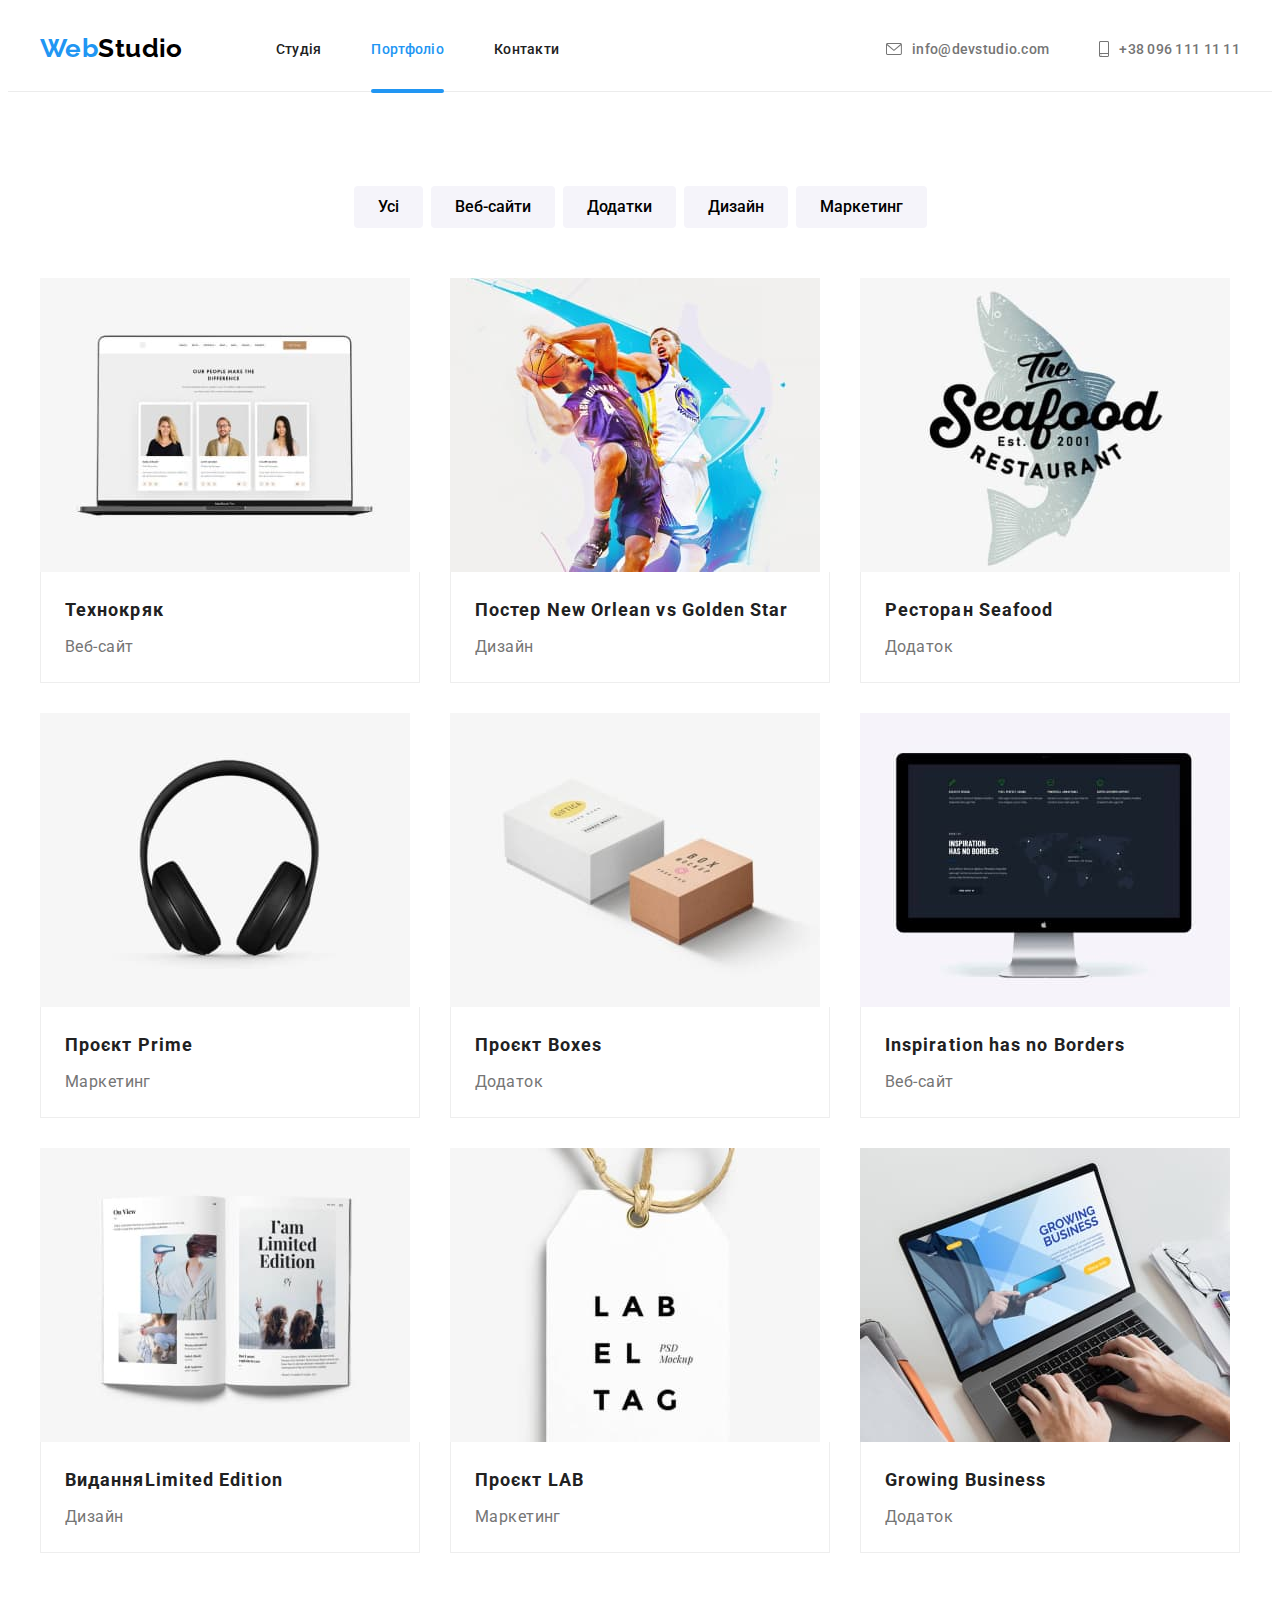
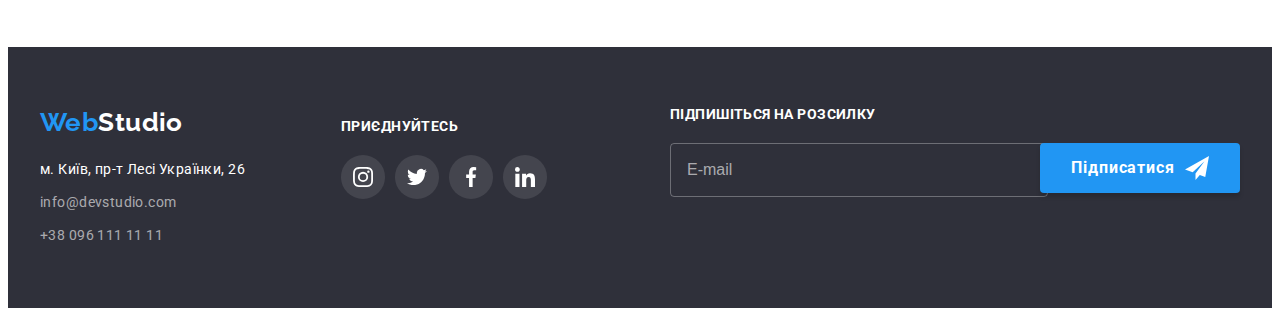
==== commit 8e0b0f7a: "finished portfolio" ====
--- a/portfolio.html
+++ b/portfolio.html
@@ -371,68 +371,70 @@
       </section>
     </main>
     <!-------------------------------------FOOTER------------------------------------>
-    <footer class="footer">
-      <div class="container footer__container">
-        <div class="footer-contacts">
-          <a class="logo logo--white link" href="./index.html" lang="en">Web<span>Studio</span></a>
-          <address class="address address__footer">
-            <ul class="address-list list">
-              <li class="address-list__item">
-                <a
-                  class="address-list__link address-list__link--white link"
-                  href="https://goo.gl/maps/wyJTzhb1imPKWZ4C6"
-                  target="_blank"
-                  rel="noreferrer noopener nofollow"
-                >
-                  м. Київ, пр-т Лесі Українки, 26</a
-                >
-              </li>
-
-              <li class="address-list__item">
-                <a class="address-list__link link" href="mailto:info@devstudio.com"
-                  >info@devstudio.com</a
-                >
-              </li>
-              <li class="address-list__item">
-                <a class="address-list__link link" href="tel:+380961111111">+38 096 111 11 11</a>
+    <footer class="footer footer__container">
+      <div class="container">
+        <div class="footer-address-join">
+          <div class="footer-contacts">
+            <a class="logo logo--white link" href="./index.html" lang="en">Web<span>Studio</span></a>
+            <address class="address address__footer">
+              <ul class="address-list list">
+                <li class="address-list__item">
+                  <a
+                    class="address-list__link address-list__link--white link"
+                    href="https://goo.gl/maps/wyJTzhb1imPKWZ4C6"
+                    target="_blank"
+                    rel="noreferrer noopener nofollow"
+                  >
+                    м. Київ, пр-т Лесі Українки, 26</a
+                  >
+                </li>
+  
+                <li class="address-list__item">
+                  <a class="address-list__link link" href="mailto:info@devstudio.com"
+                    >info@devstudio.com</a
+                  >
+                </li>
+                <li class="address-list__item">
+                  <a class="address-list__link link" href="tel:+380961111111">+38 096 111 11 11</a>
+                </li>
+              </ul>
+            </address>
+          </div>
+  
+          <div class="join">
+            <h2 class="join__title footer__title">Приєднуйтесь</h2>
+            <ul class="social social--dark list">
+              <li class="social__item">
+                <a href="" class="social__link">
+                  <svg class="social__icon" width="20" height="20">
+                    <use href="./images/icons.svg#icon-instagram"></use>
+                  </svg>
+                </a>
+              </li>
+              <li class="social__item">
+                <a href="" class="social__link">
+                  <svg class="social__icon" width="20" height="20">
+                    <use href="./images/icons.svg#icon-twitter"></use>
+                  </svg>
+                </a>
+              </li>
+              <li class="social__item">
+                <a href="" class="social__link">
+                  <svg class="social__icon" width="20" height="20">
+                    <use href="./images/icons.svg#icon-facebook"></use>
+                  </svg>
+                </a>
+              </li>
+              <li class="social__item">
+                <a href="" class="social__link">
+                  <svg class="social__icon" width="20" height="20">
+                    <use href="./images/icons.svg#icon-linkedin"></use>
+                  </svg>
+                </a>
               </li>
             </ul>
-          </address>
-        </div>
-
-        <div class="join">
-          <h2 class="join__title footer__title">Приєднуйтесь</h2>
-          <ul class="social social--dark list">
-            <li class="social__item">
-              <a href="" class="social__link">
-                <svg class="social__icon" width="20" height="20">
-                  <use href="./images/icons.svg#icon-instagram"></use>
-                </svg>
-              </a>
-            </li>
-            <li class="social__item">
-              <a href="" class="social__link">
-                <svg class="social__icon" width="20" height="20">
-                  <use href="./images/icons.svg#icon-twitter"></use>
-                </svg>
-              </a>
-            </li>
-            <li class="social__item">
-              <a href="" class="social__link">
-                <svg class="social__icon" width="20" height="20">
-                  <use href="./images/icons.svg#icon-facebook"></use>
-                </svg>
-              </a>
-            </li>
-            <li class="social__item">
-              <a href="" class="social__link">
-                <svg class="social__icon" width="20" height="20">
-                  <use href="./images/icons.svg#icon-linkedin"></use>
-                </svg>
-              </a>
-            </li>
-          </ul>
-        </div>
+          </div>
+        </div clas>
 
         <div class="subscribe subscribe__container">
           <h2 class="subscribe__title footer__title">Підпишіться на розсилку</h2>
--- a/css/main.min.css
+++ b/css/main.min.css
@@ -1 +1 @@
-.visually-hidden{position:absolute;white-space:nowrap;width:1px;height:1px;overflow:hidden;border:0;padding:0;clip:rect(0 0 0 0);-webkit-clip-path:inset(50%);clip-path:inset(50%);margin:-1px}.filter-list,.navigation,.header__container,.modal__close-btn,.checkbox__text span,.checkbox__text,.social__link,.footer-soc-link,.social{display:flex;align-items:center;justify-content:center}h1,h2,h3,h4,h5,h6,p,ul{margin:0;padding-left:0}img{display:block;max-width:100%;height:auto}body{font-family:"Roboto",sans-serif;font-size:14px;letter-spacing:.03em;color:#212121;background-color:#fff}.section{padding:60px 0}@media screen and (min-width: 1200px){.section{padding:94px 0}}.section__title{margin-bottom:30px;text-align:center;font-size:28px;line-height:1.18}@media screen and (min-width: 1200px){.section__title{margin-bottom:50px;font-size:36px;line-height:1.16}}.container{width:100%;padding:0 15px;margin:0 auto}@media screen and (min-width: 480px){.container{width:480px}}@media screen and (min-width: 768px){.container{width:768px}}@media screen and (min-width: 1200px){.container{width:1200px}}.list{list-style:none}.link{text-decoration:none}.link:hover,.link:focus{color:#2196f3}.logo{font-weight:700;font-size:26px;line-height:1.19;color:#2196f3;font-family:"Raleway",sans-serif}.logo--black span{color:#000}.logo--white span{color:#fff}.btn{display:block;font-family:inherit;cursor:pointer}.btn:hover,.btn:focus,.btn:active{color:active-btn-color;background-color:#2196f3}.btn__accent{display:block;margin:0 auto;height:50px;font-family:inherit;font-weight:600;font-size:14px;line-height:1.88;letter-spacing:.06em;color:#fff;border-radius:4px;border:none;background-color:#2196f3;box-shadow:0px 4px 4px rgba(0,0,0,.15);transition:background-color 250ms cubic-bezier(0.4, 0, 0.2, 1),color 250ms cubic-bezier(0.4, 0, 0.2, 1);cursor:pointer}@media screen and (min-width: 480px){.btn__accent{font-weight:700;font-size:16px;line-height:1.88;letter-spacing:.06em;color:#fff}}.btn__accent:hover,.btn__accent:focus,.btn__accent:active{background-color:#188ce8}.social__item{width:44px;height:44px}.social__icon{fill:currentColor}.social{gap:10px}.social__link,.footer-soc-link{width:100%;height:100%;border-radius:50%;transition:color 250ms cubic-bezier(0.4, 0, 0.2, 1),background-color 250ms cubic-bezier(0.4, 0, 0.2, 1)}.social--light .social__link{color:#afb1b8}.social--light .social__link:hover,.social--light .social__link:focus{color:#fff;background-color:#2196f3}.social--dark .social__link{color:#fff;background-color:rgba(255,255,255,.1)}.social--dark .social__link:hover,.social--dark .social__link:focus{background-color:#2196f3}.checkbox__agreement{padding-left:5px;color:#2196f3;transition:color 250ms cubic-bezier(0.4, 0, 0.2, 1)}.checkbox__agreement:focus{color:#188ce8;outline-color:#2196f3}.checkbox__text{line-height:1.71;color:#757575;cursor:pointer}.checkbox__text span{margin-right:7px;width:16px;height:15px;border:2px solid #757575;border-radius:3px;fill:rgba(0,0,0,0);transition:border 250ms cubic-bezier(0.4, 0, 0.2, 1),fill 250ms cubic-bezier(0.4, 0, 0.2, 1)}.checkbox__input:checked+.checkbox__text span{background-color:#2196f3;border-color:rgba(0,0,0,0);fill:#fff}.checkbox__input:focus+.checkbox__text span{border-color:#2196f3}.backdrop{position:fixed;padding:40px;top:0;left:0;width:100%;height:100%;background-color:rgba(0,0,0,.2);transition:opacity 250ms cubic-bezier(0.4, 0, 0.2, 1),visibility 250ms cubic-bezier(0.4, 0, 0.2, 1)}.backdrop.is-hidden{opacity:0;visibility:hidden;pointer-events:none}.backdrop.is-hidden .modal{transform:translate(-50%, -50%) scaley(0);transition:transform 250ms cubic-bezier(0.4, 0, 0.2, 1)}.modal{position:absolute;padding:40px;top:50%;left:50%;transform:translate(-50%, -50%);width:528px;height:581px;background-color:#fff;box-shadow:0px 1px 3px rgba(0,0,0,.12),0px 1px 1px rgba(0,0,0,.14),0px 2px 1px rgba(0,0,0,.2);border-radius:4px;transform:translate(-50%, -50%) scaley(1);transition:transform 250ms cubic-bezier(0.4, 0, 0.2, 1)}.modal__close-btn{position:absolute;padding:0;top:8px;right:8px;width:30px;height:30px;color:#000;background-color:#fff;border:1px solid rgba(0,0,0,.1);border-radius:50%;outline:rgba(0,0,0,0);transition:color 250ms cubic-bezier(0.4, 0, 0.2, 1),border 250ms cubic-bezier(0.4, 0, 0.2, 1);cursor:pointer}.modal__close-btn:hover,.modal__close-btn:focus{color:#2196f3;border-color:#2196f3}.modal__title{margin-bottom:12px;text-align:center;font-weight:700;font-size:20px;line-height:1.15}.modal__icon-close{fill:currentColor}.modal{width:450px;height:609px}.checkbox__text{font-size:12px}.details-form__item:not(:last-child){margin-bottom:10px}.details-form__text{display:block;margin-bottom:4px;font-size:12px;line-height:1.16;letter-spacing:.01em;color:#757575}.details-form-wrap{position:relative}.details-form-wrap__input{padding-left:42px}.details-form-wrap__input:focus{border:1px solid #2196f3}.modal-input{display:block;width:100%;height:40px;font-size:12px;line-height:1.16;letter-spacing:.01em;color:#212121;border:1px solid rgba(33,33,33,.2);border-radius:4px;outline:rgba(0,0,0,0);transition:border 250ms cubic-bezier(0.4, 0, 0.2, 1)}.details-form-wrap__icon{position:absolute;top:50%;left:12px;transform:translatey(-50%);transition:fill 250ms cubic-bezier(0.4, 0, 0.2, 1)}.details-form-wrap__input:focus+.details-form-wrap__icon{fill:#2196f3}.details-form__comment{margin-bottom:20px}.details-form__comment-text{padding:12px 16px;resize:none;height:120px}.details-form__comment-text:focus{border:1px solid #2196f3}.details-form__comment-text::-moz-placeholder{font-size:12px;line-height:1.16;letter-spacing:.01em;color:rgba(117,117,117,.5)}.details-form__comment-text:-ms-input-placeholder{font-size:12px;line-height:1.16;letter-spacing:.01em;color:rgba(117,117,117,.5)}.details-form__comment-text::placeholder{font-size:12px;line-height:1.16;letter-spacing:.01em;color:rgba(117,117,117,.5)}.details-form__btn{margin-top:30px;min-width:200px;outline:rgba(0,0,0,0)}.header{border-bottom:1px solid #ececec}.header__container{justify-content:space-between}.navigation__logo{padding:16px 0}@media screen and (min-width: 768px){.navigation__logo{margin-right:87px;padding:26px 0}}@media screen and (min-width: 1200px){.navigation__logo{margin-right:93px;padding-top:24px;padding-bottom:25px}}@media screen and (max-width: 767px){.menu,.contacts{display:none}}@media screen and (min-width: 768px){.menu{display:flex;align-items:center;justify-content:center;gap:50px}.menu__item{position:relative;padding:32px 0}.menu__link{color:#212121}.menu__link.current{color:#2196f3}.menu__link.current::after{content:"";display:block;position:absolute;width:100%;bottom:-2px;border-bottom:4px solid #2196f3;border-radius:2px}.menu__link,.contacts__link{font-weight:500;line-height:1.33;letter-spacing:.02em;transition:color 250ms cubic-bezier(0.4, 0, 0.2, 1)}}@media screen and (min-width: 768px)and (min-width: 1200px){.menu__link,.contacts__link{padding:auto}}@media screen and (min-width: 768px)and (min-width: 768px){.contacts{display:flex;flex-direction:column;gap:10px}}@media screen and (min-width: 768px)and (min-width: 1200px){.contacts{flex-direction:row;align-items:center;justify-content:center;gap:50px}}@media screen and (min-width: 768px)and (min-width: 1200px){.contacts__item{padding:32px 0}}@media screen and (min-width: 768px){.contacts__link{display:flex;align-items:center;gap:10px;color:#757575}}@media screen and (min-width: 768px){.contacts__icon{fill:currentColor}}.menu-mob__open-btn{display:flex;padding:0;width:40px;height:40px;align-items:center;background-color:rgba(0,0,0,0);border:rgba(0,0,0,0);cursor:pointer}@media screen and (min-width: 768px){.menu-mob__open-btn{display:none}}.mob{position:fixed;top:0;background-color:#fff;width:100vw;height:100vh;z-index:1}.mob.is-hidden{opacity:0;visibility:hidden;pointer-events:none}@media screen and (min-width: 768px){.mob{display:none}}.mob-container{display:flex;flex-direction:column;justify-content:space-between;padding:30px 25px;margin:0 auto;height:100%;overflow:auto}@media screen and (min-width: 480px){.mob-container{padding:48px 40px}}.mob__close-btn{position:absolute;display:flex;align-items:center;padding:0;top:10px;right:15px;width:35px;height:35px;color:#212121;background-color:rgba(0,0,0,0);border:rgba(0,0,0,0);cursor:pointer}.mob__close-btn:hover,.mob__close-btn:focus{color:#2196f3;outline-color:#2196f3}@media screen and (min-width: 480px){.mob__close-btn{width:40px;height:40px}}.mob__close-icon{fill:currentcolor}.menu-mob{margin-bottom:70px}.menu-mob__item:not(:last-child),.mob-contacts__item:not(:last-child){margin-bottom:28px}@media screen and (min-width: 480px){.menu-mob__item:not(:last-child),.mob-contacts__item:not(:last-child){margin-bottom:32px}}.menu-mob__link{position:relative;font-weight:500;font-size:32px;line-height:1.17;letter-spacing:.02em;color:#212121;text-decoration:none}@media screen and (min-width: 480px){.menu-mob__link{font-weight:500;font-size:40px;line-height:1.17;letter-spacing:.02em;color:#212121}}.menu-mob__link:hover,.menu-mob__link:focus{width:100%;border-bottom:4px solid #2196f3;border-radius:2px}.current{color:#2196f3}.mob-contacts{margin-bottom:58px}@media screen and (min-width: 480px){.mob-contacts{margin-bottom:64px}}.mob-contacts__link{font-weight:500;font-size:20px;line-height:1.17;letter-spacing:.02em;color:#757575;text-decoration:none}.tel{font-weight:500;font-size:28px;line-height:1.17;letter-spacing:.02em;color:#2196f3}.mob-social{display:flex;gap:20px}.mob-social__item{position:relative}.mob-social__item:not(:last-child)::after{content:"";position:absolute;right:-10px;width:1px;height:22px;border-right:1px solid rgba(33,33,33,.2)}.mob-social__link{font-weight:500;font-size:12px;line-height:1.22;letter-spacing:.02em;color:#2196f3}@media screen and (min-width: 480px){.mob-social__link{font-weight:500;font-size:18px;line-height:1.22;letter-spacing:.02em;color:#2196f3}}.hero__section{padding:118px 0;margin:0 auto;max-width:1600px}@media screen and (min-width: 1200px){.hero__section{padding:200px 0}}.hero{background-color:#2f303a;background-image:linear-gradient(rgba(47, 48, 58, 0.4), rgba(47, 48, 58, 0.4)),url(../images/hero/hero-bg-mob.jpg);background-repeat:no-repeat;background-position:center;background-size:cover}@media(min-device-pixel-ratio: 2),(-webkit-min-device-pixel-ratio: 2),(min-resolution: 192dpi),(min-resolution: 2dppx){.hero{background-image:linear-gradient(rgba(47, 48, 58, 0.4), rgba(47, 48, 58, 0.4)),url(../images/hero/hero-bg-mob-2x.jpg)}}@media screen and (min-width: 768px){.hero{background-image:linear-gradient(rgba(47, 48, 58, 0.4), rgba(47, 48, 58, 0.4)),url(../images/hero/hero-bg-tab.jpg)}}@media screen and (min-width: 768px)and (min-device-pixel-ratio: 2),screen and (min-width: 768px)and (-webkit-min-device-pixel-ratio: 2),screen and (min-width: 768px)and (min-resolution: 192dpi),screen and (min-width: 768px)and (min-resolution: 2dppx){.hero{background-image:linear-gradient(rgba(47, 48, 58, 0.4), rgba(47, 48, 58, 0.4)),url(../images/hero/hero-bg-tab-2x.jpg)}}@media screen and (min-width: 1200px){.hero{background-image:linear-gradient(rgba(47, 48, 58, 0.4), rgba(47, 48, 58, 0.4)),url(../images/hero/hero.jpg)}}@media screen and (min-width: 1200px)and (min-device-pixel-ratio: 2),screen and (min-width: 1200px)and (-webkit-min-device-pixel-ratio: 2),screen and (min-width: 1200px)and (min-resolution: 192dpi),screen and (min-width: 1200px)and (min-resolution: 2dppx){.hero{background-image:linear-gradient(rgba(47, 48, 58, 0.4), rgba(47, 48, 58, 0.4)),url(../images/hero/hero-bg-2x.jpg)}}.hero__title{text-align:center;margin:0 auto;margin-bottom:30px;text-transform:uppercase;font-weight:900;font-size:20px;line-height:1.62;letter-spacing:.06em;color:#fff}@media screen and (min-width: 480px){.hero__title{font-weight:900;font-size:26px;line-height:1.62;letter-spacing:.06em;color:#fff}}@media screen and (min-width: 768px){.hero__title{max-width:360px}}@media screen and (min-width: 1200px){.hero__title{max-width:696px;font-weight:900;font-size:44px;line-height:1.36;letter-spacing:.06em;color:#fff}}.hero__btn{width:170px}@media screen and (min-width: 480px){.hero__btn{width:200px}}@media screen and (min-width: 1200px){.hero__btn{width:216px}}.features-list,.team-list{display:flex;flex-wrap:wrap;gap:30px}.features-list__item{width:100%}.features-list__wrap{display:flex;align-items:center;justify-content:center;height:120px;background-color:#f5f4fa;border-radius:4px}.features-list__title{margin-bottom:10px;margin-top:30px;font-size:14px;line-height:1.14;text-transform:uppercase}.features-list__text{line-height:1.71;color:#757575}@media screen and (min-width: 768px){.features-list__item{width:calc((100% - 30px)/2)}}@media screen and (min-width: 1200px){.features-list__item{max-width:270px}.features-list__title{font-size:14px;line-height:1.33}}@media screen and (max-width: 1199.9px){.gallery{position:absolute;white-space:nowrap;width:1px;height:1px;overflow:hidden;border:0;padding:0;clip:rect(0 0 0 0);-webkit-clip-path:inset(50%);clip-path:inset(50%);margin:-1px}}.gallery__section{padding-top:0}.projects-list{display:flex;gap:30px}.projects-list__item{position:relative}.label{position:absolute;bottom:0;width:100%;padding:27px 0;font-weight:700;line-height:1.14;color:#fff;text-align:center;text-transform:uppercase;background-color:rgba(47,48,58,.8)}.team{background-color:#f5f4fa}.team-list__item{width:100%;background-color:#fff;box-shadow:0px 1px 3px rgba(0,0,0,.12),0px 1px 1px rgba(0,0,0,.14),0px 2px 1px rgba(0,0,0,.2);border-radius:0px 0px 4px 4px}.team-list__name{text-align:center;margin-bottom:10px;font-weight:500;font-size:16px;line-height:1.18}.team-list__text{text-align:center;margin-bottom:16px;font-size:16px;line-height:1.18;color:#757575}.team-list__content{padding:30px 0}@media screen and (min-width: 768px){.team-list__item{width:calc((100% - 30px)/2)}}@media screen and (min-width: 1200px){.team-list__item{max-width:270px}}.clients{background-color:#f5f5f5}.clients-list{gap:30px;display:flex;flex-wrap:wrap}.clients-list__items{width:calc((100% - 30px)/2)}.clients-list__link{display:flex;align-items:center;justify-content:center;width:100%;height:100%;border:1px solid #afb1b8;border-radius:4px;color:#afb1b8;transition:border-color 250ms cubic-bezier(0.4, 0, 0.2, 1),color 250ms cubic-bezier(0.4, 0, 0.2, 1)}.clients-list__link:hover,.clients-list__link:focus{color:#2196f3;border-color:#2196f3}.clients-list__icon{fill:currentColor}@media screen and (min-width: 768px){.clients-list__items{width:calc((100% - 60px)/3)}}@media screen and (min-width: 1200px){.clients-list__items{width:calc((100% - 150px)/6);height:92px}}.footer{background-color:#2f303a}.footer__container{padding:60px 0}.footer__title{margin-bottom:20px;font-size:14px;line-height:1.14;color:#fff;text-transform:uppercase;text-align:start}@media screen and (min-width: 1200px){.footer .container{display:flex}}.logo--white{display:flex;justify-content:center}@media screen and (min-width: 1200px){.logo--white{justify-content:flex-start}}.join,.subscribe{margin-top:70px;display:flex;flex-direction:column;align-items:center}@media screen and (min-width: 1200px){.join,.subscribe{align-items:flex-start}}.form__container{display:flex;gap:12px;flex-direction:column}@media screen and (min-width: 768px)and (max-width: 1199px){.footer-address-join{display:flex;justify-content:space-around}.footer-address-join .join{margin:0}}@media screen and (min-width: 1200px){.footer-address-join{display:flex;justify-content:start;align-items:baseline;gap:70px}}@media screen and (min-width: 1200px){.footer-contacts{display:grid;justify-content:start}}.address__footer{display:flex;justify-content:center;margin-top:20px;min-width:231px}@media screen and (min-width: 1200px){.address__footer{justify-content:start}}.address-list__item:not(:last-child){margin-bottom:9px}.address-list__link{font-style:normal;line-height:1.71;color:rgba(255,255,255,.6);transition:color 250ms cubic-bezier(0.4, 0, 0.2, 1)}.address-list__link--white{color:#fff}.address-list{display:flex;flex-direction:column;align-items:center}@media screen and (min-width: 1200px){.address-list{display:inline-block}}.subscribe{color:#fff}.subscribe__container{margin-left:auto}.form__container{display:flex;align-items:center;gap:12px;width:100%}@media screen and (min-width: 1200px){.form__container{align-items:flex-start;flex-direction:row}}.form__label{width:100%;height:50px}@media screen and (min-width: 768px){.form__label{width:450px}}@media screen and (min-width: 1200px){.form__label{width:358px}}.form__input{padding-left:16px;width:100%;height:100%;font-size:16px;line-height:1.25;color:#fff;background-color:rgba(33,150,243,0);border:1px solid rgba(255,255,255,.3);border-radius:4px}.form__input::-moz-placeholder{color:rgba(255,255,255,.6)}.form__input:-ms-input-placeholder{color:rgba(255,255,255,.6)}.form__input::placeholder{color:rgba(255,255,255,.6)}.form__btn{display:flex;align-items:center;justify-content:center;gap:10px;min-width:200px}.filter-list{margin:0 auto;margin-bottom:50px;gap:8px}.filter-list__btn{display:block;text-align:center;padding:6px 22px;border-radius:4px;border-color:rgba(0,0,0,0);font-family:inherit;font-weight:500;font-size:16px;line-height:1.62;background-color:#f5f4fa;cursor:pointer;transition:color 250ms cubic-bezier(0.4, 0, 0.2, 1),background-color 250ms cubic-bezier(0.4, 0, 0.2, 1),box-shadow 250ms cubic-bezier(0.4, 0, 0.2, 1)}.filter-list__btn:hover,.filter-list__btn:focus{background-color:#2196f3;color:#fff;box-shadow:0px 3px 1px rgba(0,0,0,.1),0px 1px 2px rgba(0,0,0,.08),0px 2px 2px rgba(0,0,0,.12)}.cards-list{display:flex;flex-wrap:wrap;justify-content:center;margin-top:-30px;margin-left:-30px}.cards-link{display:block;margin:0;text-decoration:none;transition:box-shadow 250ms cubic-bezier(0.4, 0, 0.2, 1)}.cards-link:hover,.cards-link:focus{box-shadow:0px 1px 1px rgba(0,0,0,.12),0px 4px 4px rgba(0,0,0,.06),1px 4px 6px rgba(0,0,0,.16)}.cards-link__title{margin-bottom:4px;font-size:18px;line-height:2;letter-spacing:.06em;color:#212121}.cards-list__item{margin-top:30px;margin-left:30px;flex-basis:calc(33.3333333333% - 30px)}.cards-link__box{position:relative;overflow:hidden;width:370px;height:294px}.cards-link__box:hover .overlay{transform:translateX(0)}.overlay{position:absolute;padding:63px 24px;top:0;left:0;width:100%;height:100%;background-color:rgba(33,150,243,.9);transform:translatey(101%);transition:transform 250ms cubic-bezier(0.4, 0, 0.2, 1)}.overlay__content{font-size:18px;line-height:1.56;color:#fff}.cards-link__content{padding:20px 24px;border-left:1px solid #eee;border-bottom:1px solid #eee;border-right:1px solid #eee}.cards-link__text{color:#757575;font-size:16px;line-height:1.88}/*# sourceMappingURL=main.min.css.map */+.visually-hidden{position:absolute;white-space:nowrap;width:1px;height:1px;overflow:hidden;border:0;padding:0;clip:rect(0 0 0 0);-webkit-clip-path:inset(50%);clip-path:inset(50%);margin:-1px}.navigation,.header__container,.modal__close-btn,.checkbox__text span,.checkbox__text,.social__link,.footer-soc-link,.social{display:flex;align-items:center;justify-content:center}h1,h2,h3,h4,h5,h6,p,ul{margin:0;padding-left:0}img{display:block;max-width:100%;height:auto}body{font-family:"Roboto",sans-serif;font-size:14px;letter-spacing:.03em;color:#212121;background-color:#fff}.section{padding:60px 0}@media screen and (min-width: 1200px){.section{padding:94px 0}}.section__title{margin-bottom:30px;text-align:center;font-size:28px;line-height:1.18}@media screen and (min-width: 1200px){.section__title{margin-bottom:50px;font-size:36px;line-height:1.16}}.container{width:100%;padding:0 15px;margin:0 auto}@media screen and (min-width: 480px){.container{width:480px}}@media screen and (min-width: 768px){.container{width:768px}}@media screen and (min-width: 1200px){.container{width:1200px}}.list{list-style:none}.link{text-decoration:none}.link:hover,.link:focus{color:#2196f3}.logo{font-weight:700;font-size:26px;line-height:1.19;color:#2196f3;font-family:"Raleway",sans-serif}.logo--black span{color:#000}.logo--white span{color:#fff}.btn{display:block;font-family:inherit;cursor:pointer}.btn:hover,.btn:focus,.btn:active{color:active-btn-color;background-color:#2196f3}.btn__accent{display:block;margin:0 auto;height:50px;font-family:inherit;font-weight:600;font-size:14px;line-height:1.88;letter-spacing:.06em;color:#fff;border-radius:4px;border:none;background-color:#2196f3;box-shadow:0px 4px 4px rgba(0,0,0,.15);transition:background-color 250ms cubic-bezier(0.4, 0, 0.2, 1),color 250ms cubic-bezier(0.4, 0, 0.2, 1);cursor:pointer}@media screen and (min-width: 480px){.btn__accent{font-weight:700;font-size:16px;line-height:1.88;letter-spacing:.06em;color:#fff}}.btn__accent:hover,.btn__accent:focus,.btn__accent:active{background-color:#188ce8}.social__item{width:44px;height:44px}.social__icon{fill:currentColor}.social{gap:10px}.social__link,.footer-soc-link{width:100%;height:100%;border-radius:50%;transition:color 250ms cubic-bezier(0.4, 0, 0.2, 1),background-color 250ms cubic-bezier(0.4, 0, 0.2, 1)}.social--light .social__link{color:#afb1b8}.social--light .social__link:hover,.social--light .social__link:focus{color:#fff;background-color:#2196f3}.social--dark .social__link{color:#fff;background-color:rgba(255,255,255,.1)}.social--dark .social__link:hover,.social--dark .social__link:focus{background-color:#2196f3}.checkbox__agreement{padding-left:5px;color:#2196f3;transition:color 250ms cubic-bezier(0.4, 0, 0.2, 1)}.checkbox__agreement:focus{color:#188ce8;outline-color:#2196f3}.checkbox__text{font-size:8px;line-height:1.71;color:#757575;cursor:pointer}@media screen and (min-width: 480px){.checkbox__text{font-size:12px;line-height:1.71;color:#757575}}@media screen and (min-width: 1200px){.checkbox__text{font-size:14px;line-height:1.71;color:#757575}}.checkbox__text span{margin-right:7px;width:16px;height:15px;border:2px solid #757575;border-radius:3px;fill:rgba(0,0,0,0);transition:border 250ms cubic-bezier(0.4, 0, 0.2, 1),fill 250ms cubic-bezier(0.4, 0, 0.2, 1)}.checkbox__input:checked+.checkbox__text span{background-color:#2196f3;border-color:rgba(0,0,0,0);fill:#fff}.checkbox__input:focus+.checkbox__text span{border-color:#2196f3}.backdrop{position:fixed;padding:40px;top:0;left:0;width:100%;height:100%;background-color:rgba(0,0,0,.2);transition:opacity 250ms cubic-bezier(0.4, 0, 0.2, 1),visibility 250ms cubic-bezier(0.4, 0, 0.2, 1)}.backdrop.is-hidden{opacity:0;visibility:hidden;pointer-events:none}.backdrop.is-hidden .modal{transform:translate(-50%, -50%) scaley(0);transition:transform 250ms cubic-bezier(0.4, 0, 0.2, 1)}.modal{position:absolute;padding:40px 20px;top:50%;left:50%;transform:translate(-50%, -50%);width:300px;height:590px;background-color:#fff;box-shadow:0px 1px 3px rgba(0,0,0,.12),0px 1px 1px rgba(0,0,0,.14),0px 2px 1px rgba(0,0,0,.2);border-radius:4px;transform:translate(-50%, -50%) scaley(1);transition:transform 250ms cubic-bezier(0.4, 0, 0.2, 1)}@media screen and (min-width: 480px){.modal{padding:40px;width:450px;height:609px}}@media screen and (min-width: 1200px){.modal{width:528px;height:581px}}.modal__close-btn{position:absolute;padding:0;top:8px;right:8px;width:30px;height:30px;color:#000;background-color:#fff;border:1px solid rgba(0,0,0,.1);border-radius:50%;outline:rgba(0,0,0,0);transition:color 250ms cubic-bezier(0.4, 0, 0.2, 1),border 250ms cubic-bezier(0.4, 0, 0.2, 1);cursor:pointer}.modal__close-btn:hover,.modal__close-btn:focus{color:#2196f3;border-color:#2196f3}.modal__title{margin-bottom:12px;text-align:center;font-weight:600;font-size:16px;line-height:1.15}@media screen and (min-width: 480px){.modal__title{font-weight:700;font-size:20px;line-height:1.15}}.modal__icon-close{fill:currentColor}.details-form__item:not(:last-child){margin-bottom:10px}.details-form__text{display:block;margin-bottom:4px;font-size:12px;line-height:1.16;letter-spacing:.01em;color:#757575}.details-form-wrap{position:relative}.details-form-wrap__input{padding-left:42px}.details-form-wrap__input:focus{border:1px solid #2196f3}.modal-input{display:block;width:100%;height:40px;font-size:12px;line-height:1.16;letter-spacing:.01em;color:#212121;border:1px solid rgba(33,33,33,.2);border-radius:4px;outline:rgba(0,0,0,0);transition:border 250ms cubic-bezier(0.4, 0, 0.2, 1)}.details-form-wrap__icon{position:absolute;top:50%;left:12px;transform:translatey(-50%);transition:fill 250ms cubic-bezier(0.4, 0, 0.2, 1)}.details-form-wrap__input:focus+.details-form-wrap__icon{fill:#2196f3}.details-form__comment{margin-bottom:20px}.details-form__comment-text{padding:12px 16px;resize:none;height:120px}.details-form__comment-text:focus{border:1px solid #2196f3}.details-form__comment-text::-moz-placeholder{font-size:12px;line-height:1.16;letter-spacing:.01em;color:rgba(117,117,117,.5)}.details-form__comment-text:-ms-input-placeholder{font-size:12px;line-height:1.16;letter-spacing:.01em;color:rgba(117,117,117,.5)}.details-form__comment-text::placeholder{font-size:12px;line-height:1.16;letter-spacing:.01em;color:rgba(117,117,117,.5)}.details-form__btn{margin-top:30px;min-width:200px;outline:rgba(0,0,0,0)}.header{border-bottom:1px solid #ececec}.header__container{justify-content:space-between}.navigation__logo{padding:16px 0}@media screen and (min-width: 768px){.navigation__logo{margin-right:87px;padding:26px 0}}@media screen and (min-width: 1200px){.navigation__logo{margin-right:93px;padding-top:24px;padding-bottom:25px}}@media screen and (max-width: 767px){.menu,.contacts{display:none}}@media screen and (min-width: 768px){.menu{display:flex;align-items:center;justify-content:center;gap:50px}.menu__item{position:relative;padding:32px 0}.menu__link{color:#212121}.menu__link.current{color:#2196f3}.menu__link.current::after{content:"";display:block;position:absolute;width:100%;bottom:-2px;border-bottom:4px solid #2196f3;border-radius:2px}.menu__link,.contacts__link{font-weight:500;line-height:1.33;letter-spacing:.02em;transition:color 250ms cubic-bezier(0.4, 0, 0.2, 1)}}@media screen and (min-width: 768px)and (min-width: 1200px){.menu__link,.contacts__link{padding:auto}}@media screen and (min-width: 768px)and (min-width: 768px){.contacts{display:flex;flex-direction:column;gap:10px}}@media screen and (min-width: 768px)and (min-width: 1200px){.contacts{flex-direction:row;align-items:center;justify-content:center;gap:50px}}@media screen and (min-width: 768px)and (min-width: 1200px){.contacts__item{padding:32px 0}}@media screen and (min-width: 768px){.contacts__link{display:flex;align-items:center;gap:10px;color:#757575}}@media screen and (min-width: 768px){.contacts__icon{fill:currentColor}}.menu-mob__open-btn{display:flex;padding:0;width:40px;height:40px;align-items:center;background-color:rgba(0,0,0,0);border:rgba(0,0,0,0);cursor:pointer}@media screen and (min-width: 768px){.menu-mob__open-btn{display:none}}.mob{position:fixed;top:0;background-color:#fff;width:100vw;height:100vh;z-index:1}.mob.is-hidden{opacity:0;visibility:hidden;pointer-events:none}@media screen and (min-width: 768px){.mob{display:none}}.mob-container{display:flex;flex-direction:column;justify-content:space-between;padding:30px 25px;margin:0 auto;height:100%;overflow:auto}@media screen and (min-width: 480px){.mob-container{padding:48px 40px}}.mob__close-btn{position:absolute;display:flex;align-items:center;padding:0;top:10px;right:15px;width:35px;height:35px;color:#212121;background-color:rgba(0,0,0,0);border:rgba(0,0,0,0);cursor:pointer}.mob__close-btn:hover,.mob__close-btn:focus{color:#2196f3;outline-color:#2196f3}@media screen and (min-width: 480px){.mob__close-btn{width:40px;height:40px}}.mob__close-icon{fill:currentcolor}.menu-mob{margin-bottom:70px}.menu-mob__item:not(:last-child),.mob-contacts__item:not(:last-child){margin-bottom:28px}@media screen and (min-width: 480px){.menu-mob__item:not(:last-child),.mob-contacts__item:not(:last-child){margin-bottom:32px}}.menu-mob__link{position:relative;font-weight:500;font-size:32px;line-height:1.17;letter-spacing:.02em;color:#212121;text-decoration:none}@media screen and (min-width: 480px){.menu-mob__link{font-weight:500;font-size:40px;line-height:1.17;letter-spacing:.02em;color:#212121}}.menu-mob__link:hover,.menu-mob__link:focus{width:100%;border-bottom:4px solid #2196f3;border-radius:2px}.current{color:#2196f3}.mob-contacts{margin-bottom:58px}@media screen and (min-width: 480px){.mob-contacts{margin-bottom:64px}}.mob-contacts__link{font-weight:500;font-size:20px;line-height:1.17;letter-spacing:.02em;color:#757575;text-decoration:none}.tel{font-weight:500;font-size:28px;line-height:1.17;letter-spacing:.02em;color:#2196f3}.mob-social{display:flex;gap:20px}.mob-social__item{position:relative}.mob-social__item:not(:last-child)::after{content:"";position:absolute;right:-10px;width:1px;height:22px;border-right:1px solid rgba(33,33,33,.2)}.mob-social__link{font-weight:500;font-size:12px;line-height:1.22;letter-spacing:.02em;color:#2196f3}@media screen and (min-width: 480px){.mob-social__link{font-weight:500;font-size:18px;line-height:1.22;letter-spacing:.02em;color:#2196f3}}.hero__section{padding:118px 0;margin:0 auto;max-width:1600px}@media screen and (min-width: 1200px){.hero__section{padding:200px 0}}.hero{background-color:#2f303a;background-image:linear-gradient(rgba(47, 48, 58, 0.4), rgba(47, 48, 58, 0.4)),url(../images/hero/hero-bg-mob.jpg);background-repeat:no-repeat;background-position:center;background-size:cover}@media(min-device-pixel-ratio: 2),(-webkit-min-device-pixel-ratio: 2),(min-resolution: 192dpi),(min-resolution: 2dppx){.hero{background-image:linear-gradient(rgba(47, 48, 58, 0.4), rgba(47, 48, 58, 0.4)),url(../images/hero/hero-bg-mob-2x.jpg)}}@media screen and (min-width: 768px){.hero{background-image:linear-gradient(rgba(47, 48, 58, 0.4), rgba(47, 48, 58, 0.4)),url(../images/hero/hero-bg-tab.jpg)}}@media screen and (min-width: 768px)and (min-device-pixel-ratio: 2),screen and (min-width: 768px)and (-webkit-min-device-pixel-ratio: 2),screen and (min-width: 768px)and (min-resolution: 192dpi),screen and (min-width: 768px)and (min-resolution: 2dppx){.hero{background-image:linear-gradient(rgba(47, 48, 58, 0.4), rgba(47, 48, 58, 0.4)),url(../images/hero/hero-bg-tab-2x.jpg)}}@media screen and (min-width: 1200px){.hero{background-image:linear-gradient(rgba(47, 48, 58, 0.4), rgba(47, 48, 58, 0.4)),url(../images/hero/hero.jpg)}}@media screen and (min-width: 1200px)and (min-device-pixel-ratio: 2),screen and (min-width: 1200px)and (-webkit-min-device-pixel-ratio: 2),screen and (min-width: 1200px)and (min-resolution: 192dpi),screen and (min-width: 1200px)and (min-resolution: 2dppx){.hero{background-image:linear-gradient(rgba(47, 48, 58, 0.4), rgba(47, 48, 58, 0.4)),url(../images/hero/hero-bg-2x.jpg)}}.hero__title{text-align:center;margin:0 auto;margin-bottom:30px;text-transform:uppercase;font-weight:900;font-size:20px;line-height:1.62;letter-spacing:.06em;color:#fff}@media screen and (min-width: 480px){.hero__title{font-weight:900;font-size:26px;line-height:1.62;letter-spacing:.06em;color:#fff}}@media screen and (min-width: 768px){.hero__title{max-width:360px}}@media screen and (min-width: 1200px){.hero__title{max-width:696px;font-weight:900;font-size:44px;line-height:1.36;letter-spacing:.06em;color:#fff}}.hero__btn{width:170px}@media screen and (min-width: 480px){.hero__btn{width:200px}}@media screen and (min-width: 1200px){.hero__btn{width:216px}}.features-list,.team-list{display:flex;flex-wrap:wrap;gap:30px}.features-list__item{width:100%}.features-list__wrap{display:flex;align-items:center;justify-content:center;height:120px;background-color:#f5f4fa;border-radius:4px}.features-list__title{margin-bottom:10px;margin-top:30px;font-size:14px;line-height:1.14;text-transform:uppercase}.features-list__text{line-height:1.71;color:#757575}@media screen and (min-width: 768px){.features-list__item{width:calc((100% - 30px)/2)}}@media screen and (min-width: 1200px){.features-list__item{max-width:270px}.features-list__title{font-size:14px;line-height:1.33}}@media screen and (max-width: 1199.9px){.gallery{position:absolute;white-space:nowrap;width:1px;height:1px;overflow:hidden;border:0;padding:0;clip:rect(0 0 0 0);-webkit-clip-path:inset(50%);clip-path:inset(50%);margin:-1px}}.gallery__section{padding-top:0}.projects-list{display:flex;gap:30px}.projects-list__item{position:relative}.label{position:absolute;bottom:0;width:100%;padding:27px 0;font-weight:700;line-height:1.14;color:#fff;text-align:center;text-transform:uppercase;background-color:rgba(47,48,58,.8)}.team{background-color:#f5f4fa}.team-list__item{width:100%;background-color:#fff;box-shadow:0px 1px 3px rgba(0,0,0,.12),0px 1px 1px rgba(0,0,0,.14),0px 2px 1px rgba(0,0,0,.2);border-radius:0px 0px 4px 4px}.team-list__name{text-align:center;margin-bottom:10px;font-weight:500;font-size:16px;line-height:1.18}.team-list__text{text-align:center;margin-bottom:16px;font-size:16px;line-height:1.18;color:#757575}.team-list__content{padding:30px 0}@media screen and (min-width: 768px){.team-list__item{width:calc((100% - 30px)/2)}}@media screen and (min-width: 1200px){.team-list__item{max-width:270px}}.clients{background-color:#f5f5f5}.clients-list{gap:30px;display:flex;flex-wrap:wrap}.clients-list__items{width:calc((100% - 30px)/2)}.clients-list__link{display:flex;align-items:center;justify-content:center;width:100%;height:100%;border:1px solid #afb1b8;border-radius:4px;color:#afb1b8;transition:border-color 250ms cubic-bezier(0.4, 0, 0.2, 1),color 250ms cubic-bezier(0.4, 0, 0.2, 1)}.clients-list__link:hover,.clients-list__link:focus{color:#2196f3;border-color:#2196f3}.clients-list__icon{fill:currentColor}@media screen and (min-width: 768px){.clients-list__items{width:calc((100% - 60px)/3)}}@media screen and (min-width: 1200px){.clients-list__items{width:calc((100% - 150px)/6);height:92px}}.footer{background-color:#2f303a}.footer__container{padding:60px 0}.footer__title{margin-bottom:20px;font-size:14px;line-height:1.14;color:#fff;text-transform:uppercase;text-align:start}@media screen and (min-width: 1200px){.footer .container{display:flex}}.logo--white{display:flex;justify-content:center}@media screen and (min-width: 1200px){.logo--white{justify-content:flex-start}}.join,.subscribe{margin-top:70px;display:flex;flex-direction:column;align-items:center}@media screen and (min-width: 1200px){.join,.subscribe{margin:0;align-items:flex-start}}.form__container{display:flex;gap:12px;flex-direction:column}@media screen and (min-width: 768px)and (max-width: 1199px){.footer-address-join{display:flex;justify-content:space-around}.footer-address-join .join{margin:0}}@media screen and (min-width: 1200px){.footer-address-join{display:flex;justify-content:start;align-items:baseline;gap:70px}}@media screen and (min-width: 1200px){.footer-contacts{display:grid;justify-content:start}}.address__footer{display:flex;justify-content:center;margin-top:20px;min-width:231px}@media screen and (min-width: 1200px){.address__footer{justify-content:start}}.address-list__item:not(:last-child){margin-bottom:9px}.address-list__link{font-style:normal;line-height:1.71;color:rgba(255,255,255,.6);transition:color 250ms cubic-bezier(0.4, 0, 0.2, 1)}.address-list__link--white{color:#fff}.address-list{display:flex;flex-direction:column;align-items:center}@media screen and (min-width: 1200px){.address-list{display:inline-block}}.subscribe{color:#fff}.subscribe__container{margin-left:auto}.form__container{display:flex;align-items:center;gap:12px;width:100%}@media screen and (min-width: 1200px){.form__container{align-items:flex-start;flex-direction:row}}.form__label{width:100%;height:50px}@media screen and (min-width: 768px){.form__label{width:450px}}@media screen and (min-width: 1200px){.form__label{width:358px}}.form__input{padding-left:16px;width:100%;height:100%;font-size:16px;line-height:1.25;color:#fff;background-color:rgba(33,150,243,0);border:1px solid rgba(255,255,255,.3);border-radius:4px}.form__input::-moz-placeholder{color:rgba(255,255,255,.6)}.form__input:-ms-input-placeholder{color:rgba(255,255,255,.6)}.form__input::placeholder{color:rgba(255,255,255,.6)}.form__btn{display:flex;align-items:center;justify-content:center;gap:10px;min-width:200px}.filter-list{display:flex;justify-content:flex-start;flex-wrap:wrap;width:326px;margin:0 auto;margin-bottom:50px;gap:8px}@media screen and (min-width: 768px){.filter-list{align-items:center;justify-content:center;width:100%}}.filter-list__btn{display:block;text-align:center;padding:6px 22px;border-radius:4px;border-color:rgba(0,0,0,0);font-family:inherit;font-weight:500;font-size:16px;line-height:1.62;background-color:#f5f4fa;cursor:pointer;transition:color 250ms cubic-bezier(0.4, 0, 0.2, 1),background-color 250ms cubic-bezier(0.4, 0, 0.2, 1),box-shadow 250ms cubic-bezier(0.4, 0, 0.2, 1)}.filter-list__btn:hover,.filter-list__btn:focus{background-color:#2196f3;color:#fff;box-shadow:0px 3px 1px rgba(0,0,0,.1),0px 1px 2px rgba(0,0,0,.08),0px 2px 2px rgba(0,0,0,.12)}.cards-list{display:flex;flex-wrap:wrap;justify-content:center;margin-top:-30px;margin-left:-30px}.cards-link{display:block;margin:0;text-decoration:none;transition:box-shadow 250ms cubic-bezier(0.4, 0, 0.2, 1)}.cards-link:hover,.cards-link:focus{box-shadow:0px 1px 1px rgba(0,0,0,.12),0px 4px 4px rgba(0,0,0,.06),1px 4px 6px rgba(0,0,0,.16)}.cards-link__title{margin-bottom:4px;font-size:18px;line-height:2;letter-spacing:.06em;color:#212121}.cards-list__item{margin-top:30px;margin-left:30px;flex-basis:calc(100% - 30px)}@media screen and (min-width: 768px){.cards-list__item{flex-basis:calc(50% - 30px)}}@media screen and (min-width: 1200px){.cards-list__item{flex-basis:calc(33.3333333333% - 30px)}}.cards-link__box{display:flex;justify-content:center;position:relative;overflow:hidden;width:100%}@media screen and (min-width: 1200px){.cards-link__box{width:370px}}.cards-link__box:hover .overlay{transform:translateX(0)}.overlay{position:absolute;padding:63px 24px;top:0;left:0;width:100%;height:100%;background-color:rgba(33,150,243,.9);transform:translatey(101%);transition:transform 250ms cubic-bezier(0.4, 0, 0.2, 1)}.overlay__content{font-size:18px;line-height:1.56;color:#fff}.cards-link__content{padding:20px 24px;border-left:1px solid #eee;border-bottom:1px solid #eee;border-right:1px solid #eee}.cards-link__text{color:#757575;font-size:16px;line-height:1.88}/*# sourceMappingURL=main.min.css.map */